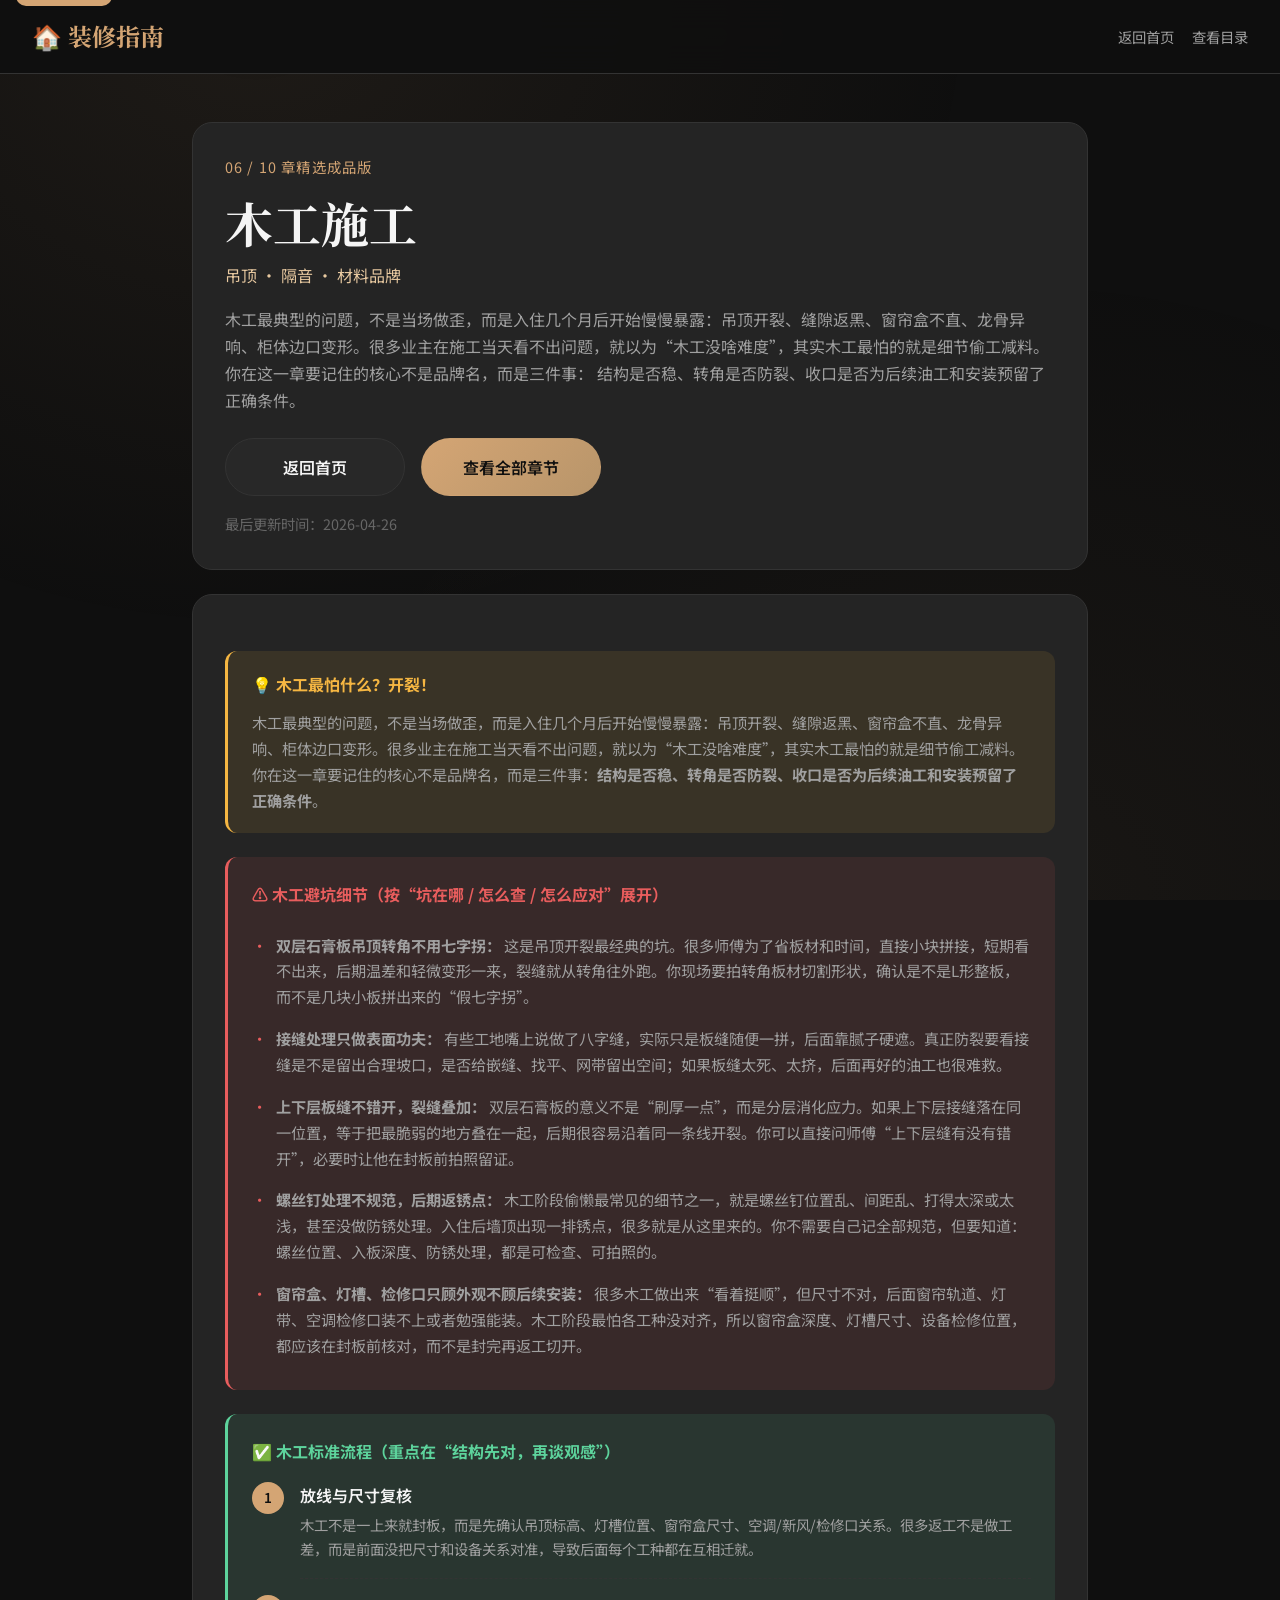
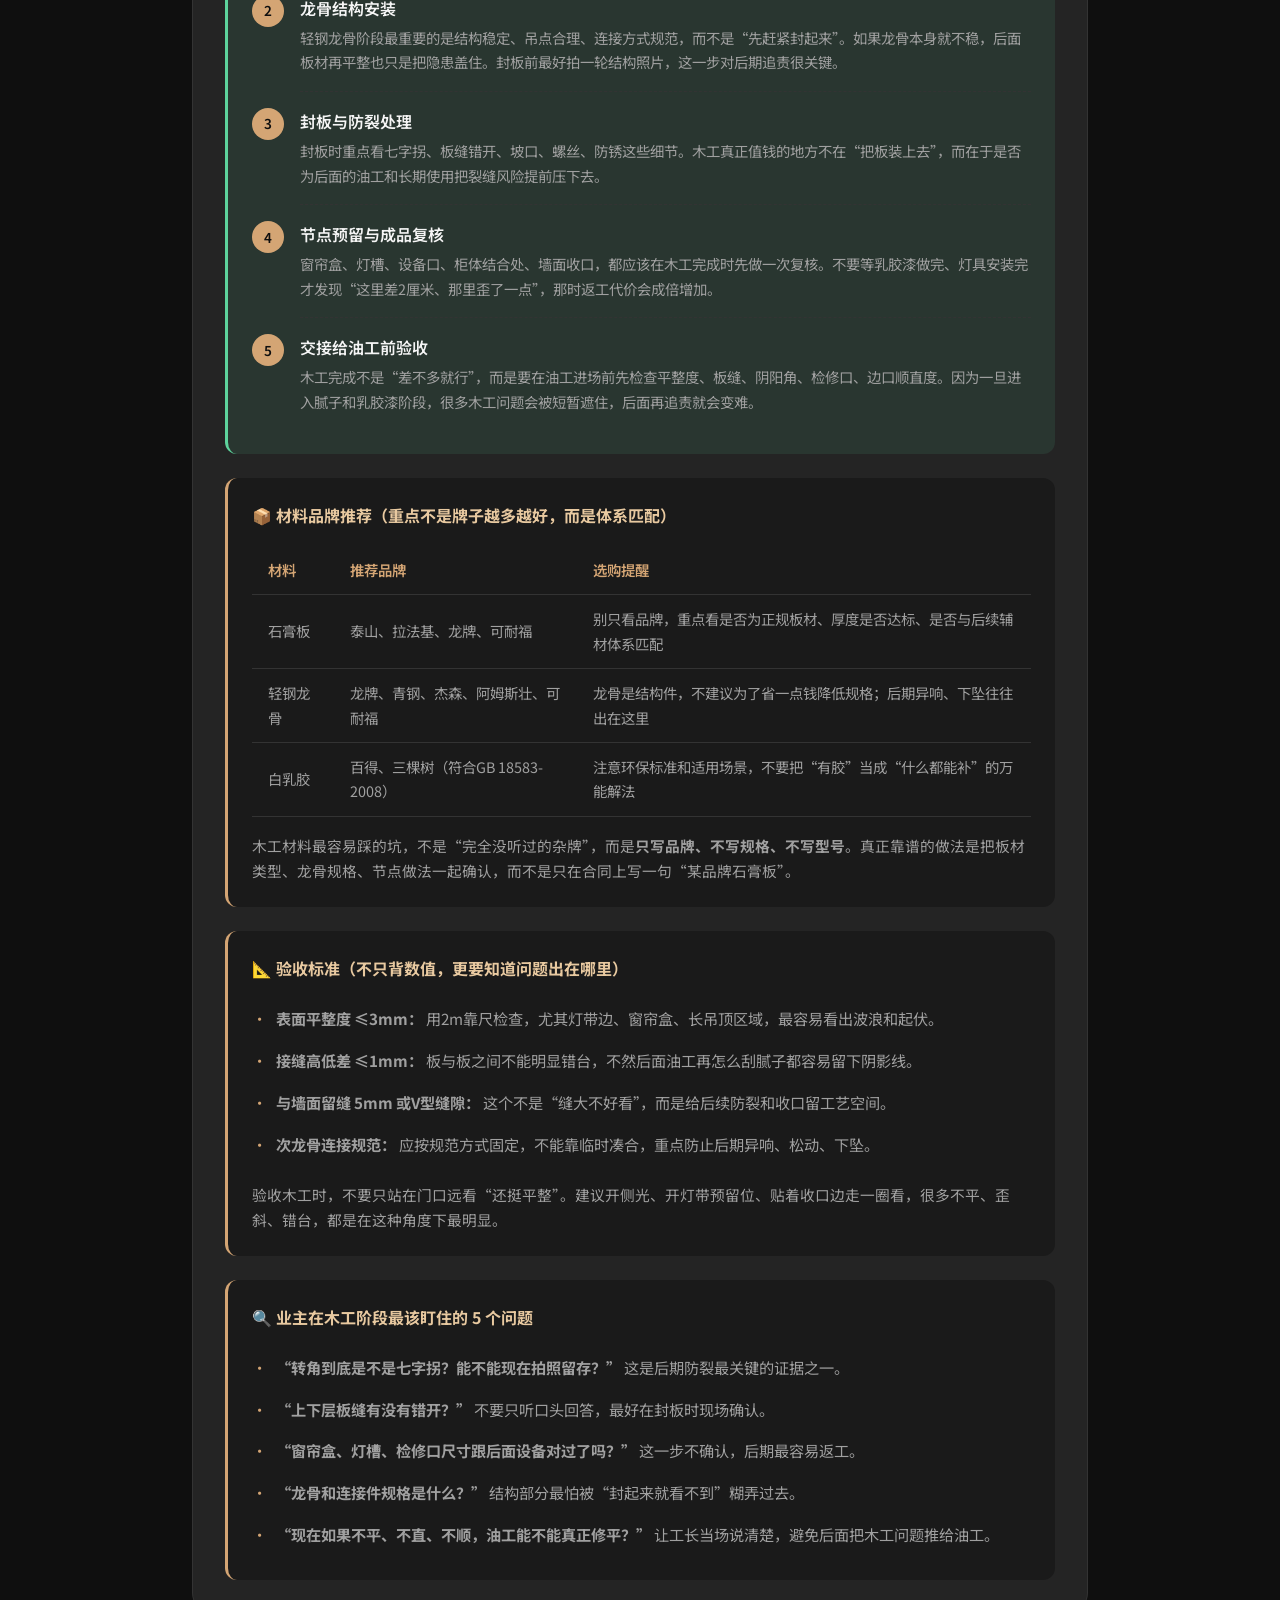
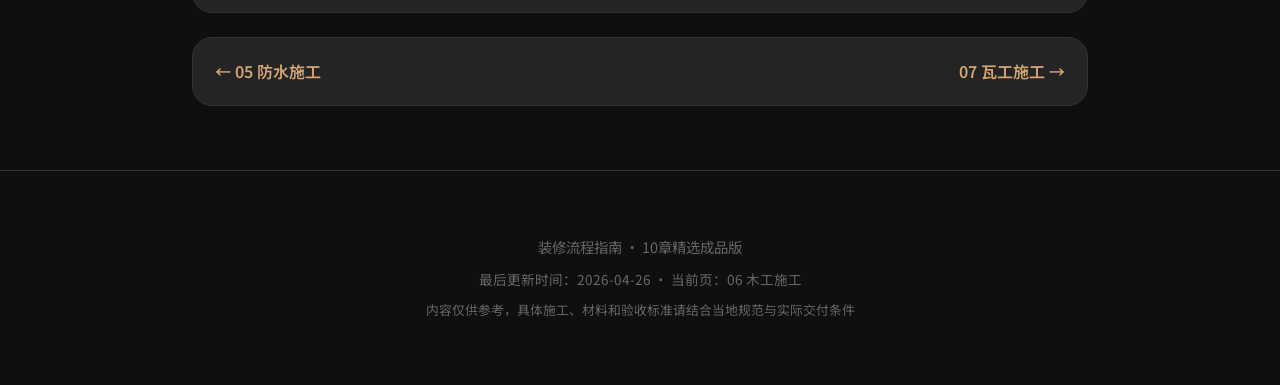
==== chapters/carpentry.html @ 0a683ea2 "refactor: split guide into navigation home and chapter pages" ====
<!DOCTYPE html>
<html lang="zh-CN">
<head>
    <meta charset="UTF-8">
    <meta name="viewport" content="width=device-width, initial-scale=1.0">
    <meta name="description" content="木工最典型的问题，不是当场做歪，而是入住几个月后开始慢慢暴露：吊顶开裂、缝隙返黑、窗帘盒不直、龙骨异响、柜体边口变形。很多业主在施工当天看不出问题，就以为“木工没啥难度”，其实木工最怕的就是细节偷工减料。你在这一章要记住的核心不是品牌名，而是三件事： 结构是否稳、转角是否防裂、收口是否为后续油工和安装预留了正确条件。">
    <title>木工施工 | 装修流程指南</title>
    <link rel="preconnect" href="https://fonts.googleapis.com">
    <link rel="preconnect" href="https://fonts.gstatic.com" crossorigin>
    <link href="https://fonts.googleapis.com/css2?family=Noto+Serif+SC:wght@400;600;700&family=Noto+Sans+SC:wght@300;400;500;600&display=swap" rel="stylesheet">
    <link rel="stylesheet" href="../styles.css">
</head>
<body class="chapter-page-body">
    <a href="#chapter-main" class="skip-link">跳到正文</a>
    <header class="header">
        <div class="header-content">
            <a href="../index.html" class="logo">🏠 装修指南</a>
            <ul class="nav-links nav-links-static">
                <li><a href="../index.html">返回首页</a></li>
                <li><a href="../index.html#guide-overview">查看目录</a></li>
            </ul>
        </div>
    </header>

    <main class="main-content chapter-page-main" id="chapter-main">
        <section class="chapter-page-hero">
            <div class="chapter-page-meta">06 / 10 章精选成品版</div>
            <h1>木工施工</h1>
            <p class="chapter-page-subtitle">吊顶 · 隔音 · 材料品牌</p>
            <p class="chapter-page-summary">木工最典型的问题，不是当场做歪，而是入住几个月后开始慢慢暴露：吊顶开裂、缝隙返黑、窗帘盒不直、龙骨异响、柜体边口变形。很多业主在施工当天看不出问题，就以为“木工没啥难度”，其实木工最怕的就是细节偷工减料。你在这一章要记住的核心不是品牌名，而是三件事： 结构是否稳、转角是否防裂、收口是否为后续油工和安装预留了正确条件。</p>
            <div class="chapter-page-actions">
                <a href="../index.html" class="btn btn-secondary">返回首页</a>
                <a href="../index.html#guide-overview" class="btn btn-primary">查看全部章节</a>
            </div>
            <p class="chapter-page-updated">最后更新时间：2026-04-26</p>
        </section>

        <article class="chapter-page-article">
            <div class="chapter-body">
<div class="tip-box">
                        <h4>💡 木工最怕什么？开裂！</h4>
                        <p>木工最典型的问题，不是当场做歪，而是入住几个月后开始慢慢暴露：吊顶开裂、缝隙返黑、窗帘盒不直、龙骨异响、柜体边口变形。很多业主在施工当天看不出问题，就以为“木工没啥难度”，其实木工最怕的就是细节偷工减料。你在这一章要记住的核心不是品牌名，而是三件事：<strong>结构是否稳、转角是否防裂、收口是否为后续油工和安装预留了正确条件</strong>。</p>
                    </div>
                    <div class="content-grid">
                        <div class="info-box warning-box">
                            <h4>⚠️ 木工避坑细节（按“坑在哪 / 怎么查 / 怎么应对”展开）</h4>
                            <ul>
                                <li><strong>双层石膏板吊顶转角不用七字拐：</strong> 这是吊顶开裂最经典的坑。很多师傅为了省板材和时间，直接小块拼接，短期看不出来，后期温差和轻微变形一来，裂缝就从转角往外跑。你现场要拍转角板材切割形状，确认是不是L形整板，而不是几块小板拼出来的“假七字拐”。</li>
                                <li><strong>接缝处理只做表面功夫：</strong> 有些工地嘴上说做了八字缝，实际只是板缝随便一拼，后面靠腻子硬遮。真正防裂要看接缝是不是留出合理坡口，是否给嵌缝、找平、网带留出空间；如果板缝太死、太挤，后面再好的油工也很难救。</li>
                                <li><strong>上下层板缝不错开，裂缝叠加：</strong> 双层石膏板的意义不是“刷厚一点”，而是分层消化应力。如果上下层接缝落在同一位置，等于把最脆弱的地方叠在一起，后期很容易沿着同一条线开裂。你可以直接问师傅“上下层缝有没有错开”，必要时让他在封板前拍照留证。</li>
                                <li><strong>螺丝钉处理不规范，后期返锈点：</strong> 木工阶段偷懒最常见的细节之一，就是螺丝钉位置乱、间距乱、打得太深或太浅，甚至没做防锈处理。入住后墙顶出现一排锈点，很多就是从这里来的。你不需要自己记全部规范，但要知道：螺丝位置、入板深度、防锈处理，都是可检查、可拍照的。</li>
                                <li><strong>窗帘盒、灯槽、检修口只顾外观不顾后续安装：</strong> 很多木工做出来“看着挺顺”，但尺寸不对，后面窗帘轨道、灯带、空调检修口装不上或者勉强能装。木工阶段最怕各工种没对齐，所以窗帘盒深度、灯槽尺寸、设备检修位置，都应该在封板前核对，而不是封完再返工切开。</li>
                            </ul>
                        </div>
                        <div class="info-box success-box">
                            <h4>✅ 木工标准流程（重点在“结构先对，再谈观感”）</h4>
                            <div class="flow-steps">
                                <div class="flow-step">
                                    <div class="step-number">1</div>
                                    <div class="step-content">
                                        <div class="step-title">放线与尺寸复核</div>
                                        <div class="step-desc">木工不是一上来就封板，而是先确认吊顶标高、灯槽位置、窗帘盒尺寸、空调/新风/检修口关系。很多返工不是做工差，而是前面没把尺寸和设备关系对准，导致后面每个工种都在互相迁就。</div>
                                    </div>
                                </div>
                                <div class="flow-step">
                                    <div class="step-number">2</div>
                                    <div class="step-content">
                                        <div class="step-title">龙骨结构安装</div>
                                        <div class="step-desc">轻钢龙骨阶段最重要的是结构稳定、吊点合理、连接方式规范，而不是“先赶紧封起来”。如果龙骨本身就不稳，后面板材再平整也只是把隐患盖住。封板前最好拍一轮结构照片，这一步对后期追责很关键。</div>
                                    </div>
                                </div>
                                <div class="flow-step">
                                    <div class="step-number">3</div>
                                    <div class="step-content">
                                        <div class="step-title">封板与防裂处理</div>
                                        <div class="step-desc">封板时重点看七字拐、板缝错开、坡口、螺丝、防锈这些细节。木工真正值钱的地方不在“把板装上去”，而在于是否为后面的油工和长期使用把裂缝风险提前压下去。</div>
                                    </div>
                                </div>
                                <div class="flow-step">
                                    <div class="step-number">4</div>
                                    <div class="step-content">
                                        <div class="step-title">节点预留与成品复核</div>
                                        <div class="step-desc">窗帘盒、灯槽、设备口、柜体结合处、墙面收口，都应该在木工完成时先做一次复核。不要等乳胶漆做完、灯具安装完才发现“这里差2厘米、那里歪了一点”，那时返工代价会成倍增加。</div>
                                    </div>
                                </div>
                                <div class="flow-step">
                                    <div class="step-number">5</div>
                                    <div class="step-content">
                                        <div class="step-title">交接给油工前验收</div>
                                        <div class="step-desc">木工完成不是“差不多就行”，而是要在油工进场前先检查平整度、板缝、阴阳角、检修口、边口顺直度。因为一旦进入腻子和乳胶漆阶段，很多木工问题会被短暂遮住，后面再追责就会变难。</div>
                                    </div>
                                </div>
                            </div>
                        </div>
                        <div class="info-box">
                            <h4>📦 材料品牌推荐（重点不是牌子越多越好，而是体系匹配）</h4>
                            <table class="material-table">
                                <tr>
                                    <th>材料</th>
                                    <th>推荐品牌</th>
                                    <th>选购提醒</th>
                                </tr>
                                <tr>
                                    <td>石膏板</td>
                                    <td>泰山、拉法基、龙牌、可耐福</td>
                                    <td>别只看品牌，重点看是否为正规板材、厚度是否达标、是否与后续辅材体系匹配</td>
                                </tr>
                                <tr>
                                    <td>轻钢龙骨</td>
                                    <td>龙牌、青钢、杰森、阿姆斯壮、可耐福</td>
                                    <td>龙骨是结构件，不建议为了省一点钱降低规格；后期异响、下坠往往出在这里</td>
                                </tr>
                                <tr>
                                    <td>白乳胶</td>
                                    <td>百得、三棵树（符合GB 18583-2008）</td>
                                    <td>注意环保标准和适用场景，不要把“有胶”当成“什么都能补”的万能解法</td>
                                </tr>
                            </table>
                            <p style="color:var(--text-secondary);font-size:0.92rem;margin-top:1rem;">木工材料最容易踩的坑，不是“完全没听过的杂牌”，而是<strong>只写品牌、不写规格、不写型号</strong>。真正靠谱的做法是把板材类型、龙骨规格、节点做法一起确认，而不是只在合同上写一句“某品牌石膏板”。</p>
                        </div>
                        <div class="info-box">
                            <h4>📐 验收标准（不只背数值，更要知道问题出在哪里）</h4>
                            <ul>
                                <li><strong>表面平整度 ≤3mm：</strong> 用2m靠尺检查，尤其灯带边、窗帘盒、长吊顶区域，最容易看出波浪和起伏。</li>
                                <li><strong>接缝高低差 ≤1mm：</strong> 板与板之间不能明显错台，不然后面油工再怎么刮腻子都容易留下阴影线。</li>
                                <li><strong>与墙面留缝 5mm 或V型缝隙：</strong> 这个不是“缝大不好看”，而是给后续防裂和收口留工艺空间。</li>
                                <li><strong>次龙骨连接规范：</strong> 应按规范方式固定，不能靠临时凑合，重点防止后期异响、松动、下坠。</li>
                            </ul>
                            <p style="color:var(--text-secondary);font-size:0.92rem;margin-top:1rem;">验收木工时，不要只站在门口远看“还挺平整”。建议开侧光、开灯带预留位、贴着收口边走一圈看，很多不平、歪斜、错台，都是在这种角度下最明显。</p>
                        </div>
                        <div class="info-box">
                            <h4>🔍 业主在木工阶段最该盯住的 5 个问题</h4>
                            <ul>
                                <li><strong>“转角到底是不是七字拐？能不能现在拍照留存？”</strong> 这是后期防裂最关键的证据之一。</li>
                                <li><strong>“上下层板缝有没有错开？”</strong> 不要只听口头回答，最好在封板时现场确认。</li>
                                <li><strong>“窗帘盒、灯槽、检修口尺寸跟后面设备对过了吗？”</strong> 这一步不确认，后期最容易返工。</li>
                                <li><strong>“龙骨和连接件规格是什么？”</strong> 结构部分最怕被“封起来就看不到”糊弄过去。</li>
                                <li><strong>“现在如果不平、不直、不顺，油工能不能真正修平？”</strong> 让工长当场说清楚，避免后面把木工问题推给油工。</li>
                            </ul>
                        </div>
                    </div>
            </div>
        </article>

        <nav class="chapter-page-nav" aria-label="章节翻页导航">
            <a class="chapter-nav-link" href="waterproofing.html">← 05 防水施工</a>
            <a class="chapter-nav-link" href="tiling.html">07 瓦工施工 →</a>
        </nav>
    </main>

    <footer class="footer">
        <p>装修流程指南 · 10章精选成品版</p>
        <p style="margin-top: 0.5rem; font-size: 0.85rem;">最后更新时间：2026-04-26 · 当前页：06 木工施工</p>
        <p style="margin-top: 0.5rem; font-size: 0.8rem;">内容仅供参考，具体施工、材料和验收标准请结合当地规范与实际交付条件</p>
    </footer>

    <script src="../script.js"></script>
</body>
</html>
---- styles.css ----
:root {
            --bg-primary: #0f0f0f;
            --bg-secondary: #1a1a1a;
            --bg-card: #242424;
            --text-primary: #f5f5f5;
            --text-secondary: #a0a0a0;
            --text-muted: #666;
            --accent: #d4a574;
            --accent-light: #e8c9a0;
            --accent-dark: #b8956a;
            --border: #333;
            --danger: #e85d5d;
            --success: #5dd39c;
            --warning: #f5b642;
        }

        * {
            margin: 0;
            padding: 0;
            box-sizing: border-box;
        }

        html {
            scroll-behavior: smooth;
            scroll-padding-top: 96px;
        }

        body {
            font-family: 'Noto Sans SC', sans-serif;
            background: var(--bg-primary);
            color: var(--text-primary);
            line-height: 1.7;
            min-height: 100vh;
        }

        /* 背景纹理 */
        body::before {
            content: '';
            position: fixed;
            top: 0;
            left: 0;
            width: 100%;
            height: 100%;
            background-image: 
                radial-gradient(ellipse at 20% 0%, rgba(212, 165, 116, 0.08) 0%, transparent 50%),
                radial-gradient(ellipse at 80% 100%, rgba(212, 165, 116, 0.05) 0%, transparent 50%);
            pointer-events: none;
            z-index: 0;
        }

        /* 顶部导航 */
        .header {
            position: fixed;
            top: 0;
            left: 0;
            right: 0;
            background: rgba(15, 15, 15, 0.95);
            backdrop-filter: blur(20px);
            border-bottom: 1px solid var(--border);
            z-index: 1000;
            padding: 1rem 2rem;
        }

        .header-content {
            max-width: 1400px;
            margin: 0 auto;
            display: flex;
            justify-content: space-between;
            align-items: center;
        }

        .logo {
            font-family: 'Noto Serif SC', serif;
            font-size: 1.5rem;
            font-weight: 700;
            color: var(--accent);
            text-decoration: none;
        }

        .nav-toggle {
            display: none;
            background: none;
            border: 1px solid var(--border);
            color: var(--text-primary);
            padding: 0.5rem 1rem;
            cursor: pointer;
            border-radius: 8px;
            font-size: 0.9rem;
        }

        .nav-links {
            display: flex;
            gap: 1.1rem;
            list-style: none;
            flex-wrap: wrap;
            justify-content: flex-end;
        }

        .nav-links a {
            color: var(--text-secondary);
            text-decoration: none;
            font-size: 0.9rem;
            transition: color 0.3s;
        }

        .nav-links a:hover {
            color: var(--accent);
        }

        .nav-toggle:focus-visible,
        .nav-links a:focus-visible,
        .chapter-header:focus-visible,
        .btn:focus-visible,
        .quick-start-card:focus-visible,
        .directory-card:focus-visible,
        .back-to-top:focus-visible,
        .skip-link:focus-visible {
            outline: 2px solid var(--accent);
            outline-offset: 3px;
        }

        .skip-link {
            position: absolute;
            left: 1rem;
            top: -40px;
            background: var(--accent);
            color: var(--bg-primary);
            padding: 0.6rem 1rem;
            border-radius: 10px;
            text-decoration: none;
            z-index: 1200;
            font-weight: 600;
        }

        .skip-link:focus {
            top: 1rem;
        }

        /* Hero区域 */
        .hero {
            position: relative;
            min-height: 100vh;
            display: flex;
            align-items: center;
            justify-content: center;
            padding: 6rem 2rem 4rem;
            overflow: hidden;
        }

        .hero-bg {
            position: absolute;
            top: 0;
            left: 0;
            width: 100%;
            height: 100%;
            background: 
                linear-gradient(180deg, transparent 0%, var(--bg-primary) 100%),
                url('data:image/svg+xml,<svg xmlns="http://www.w3.org/2000/svg" viewBox="0 0 100 100"><defs><pattern id="grid" width="10" height="10" patternUnits="userSpaceOnUse"><path d="M 10 0 L 0 0 0 10" fill="none" stroke="rgba(212,165,116,0.05)" stroke-width="0.5"/></pattern></defs><rect width="100" height="100" fill="url(%23grid)"/></svg>');
            opacity: 0.5;
        }

        .hero-content {
            position: relative;
            text-align: center;
            max-width: 900px;
            z-index: 1;
        }

        .hero-badge {
            display: inline-block;
            padding: 0.5rem 1.5rem;
            background: rgba(212, 165, 116, 0.1);
            border: 1px solid rgba(212, 165, 116, 0.3);
            border-radius: 50px;
            font-size: 0.85rem;
            color: var(--accent);
            margin-bottom: 2rem;
            letter-spacing: 0.1em;
        }

        .hero h1 {
            font-family: 'Noto Serif SC', serif;
            font-size: clamp(2.5rem, 8vw, 5rem);
            font-weight: 700;
            line-height: 1.2;
            margin-bottom: 1.5rem;
            background: linear-gradient(135deg, var(--text-primary) 0%, var(--accent-light) 100%);
            -webkit-background-clip: text;
            -webkit-text-fill-color: transparent;
            background-clip: text;
        }

        .hero p {
            font-size: 1.2rem;
            color: var(--text-secondary);
            max-width: 600px;
            margin: 0 auto 3rem;
        }

        .hero-stats {
            display: flex;
            justify-content: center;
            gap: 4rem;
            margin-top: 3rem;
            flex-wrap: wrap;
        }

        .stat-item {
            text-align: center;
        }

        .stat-number {
            font-family: 'Noto Serif SC', serif;
            font-size: 3rem;
            font-weight: 700;
            color: var(--accent);
            display: block;
        }

        .stat-label {
            font-size: 0.9rem;
            color: var(--text-secondary);
        }

        .scroll-indicator {
            position: absolute;
            bottom: 2rem;
            left: 50%;
            transform: translateX(-50%);
            display: flex;
            flex-direction: column;
            align-items: center;
            gap: 0.5rem;
            color: var(--text-muted);
            font-size: 0.8rem;
            animation: bounce 2s infinite;
        }

        .hero-actions {
            display: flex;
            justify-content: center;
            gap: 1rem;
            flex-wrap: wrap;
            margin-top: 2.5rem;
        }

        .btn {
            display: inline-flex;
            align-items: center;
            justify-content: center;
            min-width: 180px;
            padding: 0.9rem 1.4rem;
            border-radius: 999px;
            border: 1px solid var(--border);
            text-decoration: none;
            font-weight: 600;
            transition: all 0.3s ease;
        }

        .btn-primary {
            background: linear-gradient(135deg, var(--accent) 0%, var(--accent-dark) 100%);
            color: var(--bg-primary);
            border-color: transparent;
        }

        .btn-secondary {
            color: var(--text-primary);
            background: rgba(255, 255, 255, 0.02);
        }

        .btn:hover {
            transform: translateY(-2px);
            box-shadow: 0 12px 30px rgba(0, 0, 0, 0.25);
        }

        .guide-overview {
            position: relative;
            z-index: 1;
            margin-top: -1rem;
            margin-bottom: 1rem;
        }

        .section-heading {
            margin-bottom: 1.5rem;
        }

        .section-heading h2 {
            font-family: 'Noto Serif SC', serif;
            font-size: clamp(1.8rem, 3vw, 2.6rem);
            margin-bottom: 0.75rem;
        }

        .section-heading p {
            color: var(--text-secondary);
            max-width: 760px;
        }

        .section-eyebrow {
            display: inline-block;
            color: var(--accent);
            letter-spacing: 0.08em;
            font-size: 0.85rem;
            text-transform: uppercase;
            margin-bottom: 0.6rem;
        }

        .section-heading-compact {
            margin-top: 2.5rem;
        }

        .quick-start-grid,
        .directory-grid {
            display: grid;
            gap: 1rem;
        }

        .quick-start-grid {
            grid-template-columns: repeat(auto-fit, minmax(240px, 1fr));
        }

        .directory-grid {
            grid-template-columns: repeat(auto-fit, minmax(220px, 1fr));
        }

        .quick-start-card,
        .directory-card {
            display: block;
            text-decoration: none;
            background: var(--bg-card);
            border: 1px solid var(--border);
            border-radius: 16px;
            padding: 1.15rem 1.2rem;
            transition: all 0.3s ease;
        }

        .quick-start-card:hover,
        .directory-card:hover {
            border-color: rgba(212, 165, 116, 0.45);
            transform: translateY(-3px);
            box-shadow: 0 16px 36px rgba(0, 0, 0, 0.22);
        }

        .quick-start-card strong,
        .directory-card strong {
            display: block;
            color: var(--text-primary);
            margin-bottom: 0.45rem;
            font-size: 1rem;
        }

        .quick-start-card span,
        .directory-card span {
            color: var(--text-secondary);
            font-size: 0.92rem;
        }

        .directory-card .directory-index {
            display: inline-flex;
            align-items: center;
            justify-content: center;
            width: 40px;
            height: 40px;
            border-radius: 12px;
            background: rgba(212, 165, 116, 0.12);
            color: var(--accent);
            font-family: 'Noto Serif SC', serif;
            font-weight: 700;
            margin-bottom: 0.85rem;
        }

        .summary-card {
            height: 100%;
            display: flex;
            flex-direction: column;
            gap: 0.6rem;
        }

        .directory-summary {
            color: var(--text-secondary);
            font-size: 0.92rem;
            line-height: 1.75;
            margin-top: 0.35rem;
            display: -webkit-box;
            -webkit-line-clamp: 5;
            -webkit-box-orient: vertical;
            overflow: hidden;
        }

        .directory-cta {
            display: inline-flex;
            margin-top: auto;
            color: var(--accent) !important;
            font-weight: 600;
        }

        @keyframes bounce {
            0%, 100% { transform: translateX(-50%) translateY(0); }
            50% { transform: translateX(-50%) translateY(10px); }
        }

        /* 主内容区 */
        .main-content {
            position: relative;
            z-index: 1;
            max-width: 1400px;
            margin: 0 auto;
            padding: 2rem;
        }

        .homepage-chapter-directory {
            padding-top: 1rem;
            padding-bottom: 4rem;
        }

        .homepage-summary-grid {
            align-items: stretch;
        }

        /* 章节卡片 */
        .chapter-card {
            background: var(--bg-card);
            border: 1px solid var(--border);
            border-radius: 16px;
            margin-bottom: 2rem;
            overflow: hidden;
            transition: all 0.4s ease;
        }

        .chapter-card:hover {
            border-color: rgba(212, 165, 116, 0.3);
            box-shadow: 0 20px 60px rgba(0, 0, 0, 0.3);
        }

        .chapter-header {
            width: 100%;
            padding: 2rem;
            display: flex;
            align-items: center;
            gap: 1.5rem;
            cursor: pointer;
            user-select: none;
            border: none;
            border-bottom: 1px solid transparent;
            background: transparent;
            color: inherit;
            text-align: left;
            transition: all 0.3s;
        }

        .chapter-header:hover {
            background: rgba(212, 165, 116, 0.02);
        }

        .chapter-card.active .chapter-header {
            border-bottom-color: var(--border);
        }

        .chapter-number {
            width: 60px;
            height: 60px;
            background: linear-gradient(135deg, var(--accent) 0%, var(--accent-dark) 100%);
            border-radius: 12px;
            display: flex;
            align-items: center;
            justify-content: center;
            font-family: 'Noto Serif SC', serif;
            font-size: 1.5rem;
            font-weight: 700;
            color: var(--bg-primary);
            flex-shrink: 0;
        }

        .chapter-title-group {
            flex: 1;
        }

        .chapter-title {
            font-family: 'Noto Serif SC', serif;
            font-size: 1.5rem;
            font-weight: 600;
            margin-bottom: 0.25rem;
        }

        .chapter-subtitle {
            color: var(--text-muted);
            font-size: 0.9rem;
        }

        .chapter-toggle {
            width: 40px;
            height: 40px;
            border-radius: 50%;
            background: rgba(212, 165, 116, 0.1);
            display: flex;
            align-items: center;
            justify-content: center;
            transition: all 0.3s;
        }

        .chapter-toggle svg {
            width: 20px;
            height: 20px;
            color: var(--accent);
            transition: transform 0.3s;
        }

        .chapter-card.active .chapter-toggle svg {
            transform: rotate(180deg);
        }

        .chapter-content {
            max-height: 0;
            overflow: hidden;
            transition: max-height 0.5s ease;
        }

        .chapter-card.active .chapter-content {
            max-height: 10000px;
        }

        .chapter-body {
            padding: 2rem;
        }

        /* 内容网格 */
        .content-grid {
            display: grid;
            gap: 1.5rem;
        }

        .info-box {
            background: var(--bg-secondary);
            border-radius: 12px;
            padding: 1.5rem;
            border-left: 3px solid var(--accent);
        }

        .info-box h4 {
            font-size: 1rem;
            margin-bottom: 1rem;
            color: var(--accent-light);
            display: flex;
            align-items: center;
            gap: 0.5rem;
        }

        .info-box ul {
            list-style: none;
        }

        .info-box li {
            padding: 0.5rem 0;
            padding-left: 1.5rem;
            position: relative;
            color: var(--text-secondary);
            font-size: 0.95rem;
        }

        .info-box li::before {
            content: '•';
            position: absolute;
            left: 0;
            color: var(--accent);
        }

        /* 警告框 */
        .warning-box {
            background: rgba(232, 93, 93, 0.1);
            border-left-color: var(--danger);
        }

        .warning-box h4 {
            color: var(--danger);
        }

        .warning-box li::before {
            color: var(--danger);
        }

        .success-box {
            background: rgba(93, 211, 156, 0.1);
            border-left-color: var(--success);
        }

        .success-box h4 {
            color: var(--success);
        }

        .success-box li::before {
            color: var(--success);
        }

        /* 套路卡片 */
        .trap-grid {
            display: grid;
            grid-template-columns: repeat(auto-fill, minmax(320px, 1fr));
            gap: 1rem;
        }

        .trap-card {
            background: var(--bg-secondary);
            border-radius: 10px;
            padding: 1rem 1.25rem;
            border: 1px solid var(--border);
            transition: all 0.3s;
        }

        .trap-card:hover {
            border-color: var(--danger);
            background: rgba(232, 93, 93, 0.05);
        }

        .trap-title {
            font-weight: 600;
            color: var(--danger);
            margin-bottom: 0.5rem;
            font-size: 0.95rem;
        }

        .trap-desc {
            font-size: 0.85rem;
            color: var(--text-secondary);
            line-height: 1.6;
        }

        .trap-detail {
            font-size: 0.82rem;
            color: var(--text);
            line-height: 1.65;
            margin-top: 0.5rem;
            padding-top: 0.5rem;
            border-top: 1px solid var(--border);
        }
        .trap-detail strong {
            color: var(--accent);
        }
        .trap-detail .how-fake { color: var(--danger); }
        .trap-detail .how-beat { color: var(--success); }

        /* 流程图 */
        .flow-steps {
            display: flex;
            flex-direction: column;
            gap: 1rem;
        }

        .flow-step {
            display: flex;
            align-items: flex-start;
            gap: 1rem;
        }

        .step-number {
            width: 32px;
            height: 32px;
            background: var(--accent);
            border-radius: 50%;
            display: flex;
            align-items: center;
            justify-content: center;
            font-weight: 600;
            font-size: 0.85rem;
            color: var(--bg-primary);
            flex-shrink: 0;
        }

        .step-content {
            flex: 1;
            padding-bottom: 1rem;
            border-bottom: 1px dashed var(--border);
        }

        .flow-step:last-child .step-content {
            border-bottom: none;
        }

        .step-title {
            font-weight: 600;
            margin-bottom: 0.25rem;
        }

        .step-desc {
            font-size: 0.9rem;
            color: var(--text-secondary);
        }

        /* 材料表格 */
        .material-table {
            width: 100%;
            border-collapse: collapse;
            margin-top: 1rem;
        }

        .material-table th,
        .material-table td {
            padding: 0.75rem 1rem;
            text-align: left;
            border-bottom: 1px solid var(--border);
        }

        .material-table th {
            background: var(--bg-secondary);
            font-weight: 600;
            color: var(--accent);
            font-size: 0.9rem;
        }

        .material-table td {
            font-size: 0.9rem;
            color: var(--text-secondary);
        }

        .material-table tr:hover td {
            background: rgba(212, 165, 116, 0.02);
        }

        /* 章节配图 */
        .chapter-image {
            width: 100%;
            height: 240px;
            object-fit: cover;
            border-radius: 12px;
            margin-bottom: 1.5rem;
            opacity: 0.85;
            transition: opacity 0.3s;
        }

        .chapter-image:hover {
            opacity: 1;
        }

        .image-row {
            display: grid;
            grid-template-columns: repeat(auto-fill, minmax(200px, 1fr));
            gap: 1rem;
            margin: 1.5rem 0;
        }

        .image-row img {
            width: 100%;
            height: 160px;
            object-fit: cover;
            border-radius: 10px;
            opacity: 0.85;
            transition: all 0.3s;
            cursor: pointer;
        }

        .image-row img:hover {
            opacity: 1;
            transform: scale(1.02);
        }

        .image-caption {
            text-align: center;
            font-size: 0.8rem;
            color: var(--text-muted);
            margin-top: 0.5rem;
        }

        /* 图文混排 */
        .text-image-block {
            display: flex;
            gap: 1.5rem;
            align-items: flex-start;
            margin: 1.5rem 0;
        }

        .text-image-block img {
            width: 280px;
            height: 200px;
            object-fit: cover;
            border-radius: 10px;
            flex-shrink: 0;
            opacity: 0.85;
            transition: opacity 0.3s;
        }

        .text-image-block img:hover {
            opacity: 1;
        }

        .text-image-block .text-side {
            flex: 1;
        }

        /* 知识提示框 */
        .tip-box {
            background: rgba(245, 182, 66, 0.1);
            border-left: 3px solid var(--warning);
            border-radius: 12px;
            padding: 1.25rem 1.5rem;
            margin: 1.5rem 0;
        }

        .tip-box h4 {
            color: var(--warning);
            font-size: 1rem;
            margin-bottom: 0.75rem;
            display: flex;
            align-items: center;
            gap: 0.5rem;
        }

        .tip-box p, .tip-box ul {
            color: var(--text-secondary);
            font-size: 0.95rem;
            line-height: 1.7;
        }

        /* 对比示意图 */
        .vs-container {
            display: grid;
            grid-template-columns: 1fr auto 1fr;
            gap: 1rem;
            margin: 1.5rem 0;
            align-items: center;
        }

        .vs-side {
            background: var(--bg-secondary);
            border-radius: 12px;
            padding: 1.5rem;
            text-align: center;
        }

        .vs-side h5 {
            font-size: 1.1rem;
            margin-bottom: 0.75rem;
        }

        .vs-divider {
            font-family: 'Noto Serif SC', serif;
            font-size: 1.5rem;
            font-weight: 700;
            color: var(--accent);
        }

        @media (max-width: 768px) {
            .text-image-block {
                flex-direction: column;
            }
            .text-image-block img {
                width: 100%;
                height: 180px;
            }
            .vs-container {
                grid-template-columns: 1fr;
            }
            .vs-divider {
                text-align: center;
            }
            .image-row {
                grid-template-columns: 1fr 1fr;
            }
            .image-row img {
                height: 120px;
            }
        }

        /* 返回顶部 */
        .back-to-top {
            position: fixed;
            bottom: 2rem;
            right: 2rem;
            width: 50px;
            height: 50px;
            background: var(--accent);
            border-radius: 50%;
            display: flex;
            align-items: center;
            justify-content: center;
            cursor: pointer;
            opacity: 0;
            visibility: hidden;
            transition: all 0.3s;
            z-index: 999;
            box-shadow: 0 4px 20px rgba(212, 165, 116, 0.3);
        }

        .back-to-top.visible {
            opacity: 1;
            visibility: visible;
        }

        .back-to-top:hover {
            transform: translateY(-3px);
        }

        .back-to-top svg {
            width: 24px;
            height: 24px;
            color: var(--bg-primary);
        }

        /* Footer */
        .footer {
            text-align: center;
            padding: 4rem 2rem;
            border-top: 1px solid var(--border);
            color: var(--text-muted);
            font-size: 0.9rem;
        }

        .nav-links-static {
            display: flex;
        }

        .chapter-page-body .header {
            position: sticky;
        }

        .chapter-page-main {
            max-width: 960px;
            padding-top: 3rem;
            padding-bottom: 4rem;
        }

        .chapter-page-hero,
        .chapter-page-article,
        .chapter-page-nav {
            background: var(--bg-card);
            border: 1px solid var(--border);
            border-radius: 20px;
        }

        .chapter-page-hero {
            padding: 2rem;
            margin-bottom: 1.5rem;
        }

        .chapter-page-meta {
            color: var(--accent);
            font-size: 0.9rem;
            letter-spacing: 0.08em;
            margin-bottom: 0.9rem;
        }

        .chapter-page-hero h1 {
            font-family: 'Noto Serif SC', serif;
            font-size: clamp(2rem, 5vw, 3rem);
            line-height: 1.2;
            margin-bottom: 0.7rem;
        }

        .chapter-page-subtitle {
            color: var(--accent-light);
            font-size: 1rem;
            margin-bottom: 1rem;
        }

        .chapter-page-summary {
            color: var(--text-secondary);
            font-size: 1rem;
            margin-bottom: 1.5rem;
        }

        .chapter-page-actions {
            display: flex;
            gap: 1rem;
            flex-wrap: wrap;
            margin-bottom: 1rem;
        }

        .chapter-page-updated {
            color: var(--text-muted);
            font-size: 0.9rem;
            margin: 0;
        }

        .chapter-page-article {
            overflow: hidden;
            margin-bottom: 1.5rem;
        }

        .chapter-page-nav {
            display: flex;
            justify-content: space-between;
            gap: 1rem;
            padding: 1.25rem 1.4rem;
            align-items: center;
        }

        .chapter-nav-link {
            color: var(--accent);
            text-decoration: none;
            font-weight: 600;
        }

        .chapter-nav-link.disabled {
            color: var(--text-muted);
        }

        /* 响应式 */
        @media (max-width: 768px) {
            .header {
                padding: 1rem;
            }

            .nav-toggle {
                display: block;
            }

            .nav-links {
                display: none;
                position: absolute;
                top: 100%;
                left: 0;
                right: 0;
                background: var(--bg-secondary);
                flex-direction: column;
                padding: 1rem;
                gap: 1rem;
                border-bottom: 1px solid var(--border);
            }

            .nav-links.active {
                display: flex;
            }

            .nav-links-static {
                position: static;
                display: flex;
                flex-direction: row;
                padding: 0;
                background: transparent;
                border-bottom: none;
                gap: 0.75rem;
            }

            .hero {
                min-height: auto;
                padding-top: 7rem;
                padding-bottom: 3rem;
            }

            .hero-actions {
                flex-direction: column;
                align-items: stretch;
            }

            .btn {
                min-width: 0;
                width: 100%;
            }

            .guide-overview {
                margin-top: 0;
            }

            .hero-stats {
                gap: 2rem;
            }

            .stat-number {
                font-size: 2rem;
            }

            .chapter-header {
                padding: 1.5rem;
            }

            .chapter-number {
                width: 48px;
                height: 48px;
                font-size: 1.2rem;
            }

            .chapter-title {
                font-size: 1.2rem;
            }

            .chapter-body {
                padding: 1.5rem;
            }

            .trap-grid {
                grid-template-columns: 1fr;
            }

            .chapter-page-main {
                padding-top: 1.5rem;
            }

            .chapter-page-hero,
            .chapter-page-nav {
                padding: 1.25rem;
            }

            .chapter-page-actions {
                flex-direction: column;
            }

            .chapter-page-nav {
                flex-direction: column;
                align-items: flex-start;
            }
        }

        /* 动画 */
        .fade-in {
            opacity: 0;
            transform: translateY(20px);
            animation: fadeIn 0.6s ease forwards;
        }

        @keyframes fadeIn {
            to {
                opacity: 1;
                transform: translateY(0);
            }
        }

        .chapter-card:nth-child(1) { animation-delay: 0.1s; }
        .chapter-card:nth-child(2) { animation-delay: 0.15s; }
        .chapter-card:nth-child(3) { animation-delay: 0.2s; }
        .chapter-card:nth-child(4) { animation-delay: 0.25s; }
        .chapter-card:nth-child(5) { animation-delay: 0.3s; }
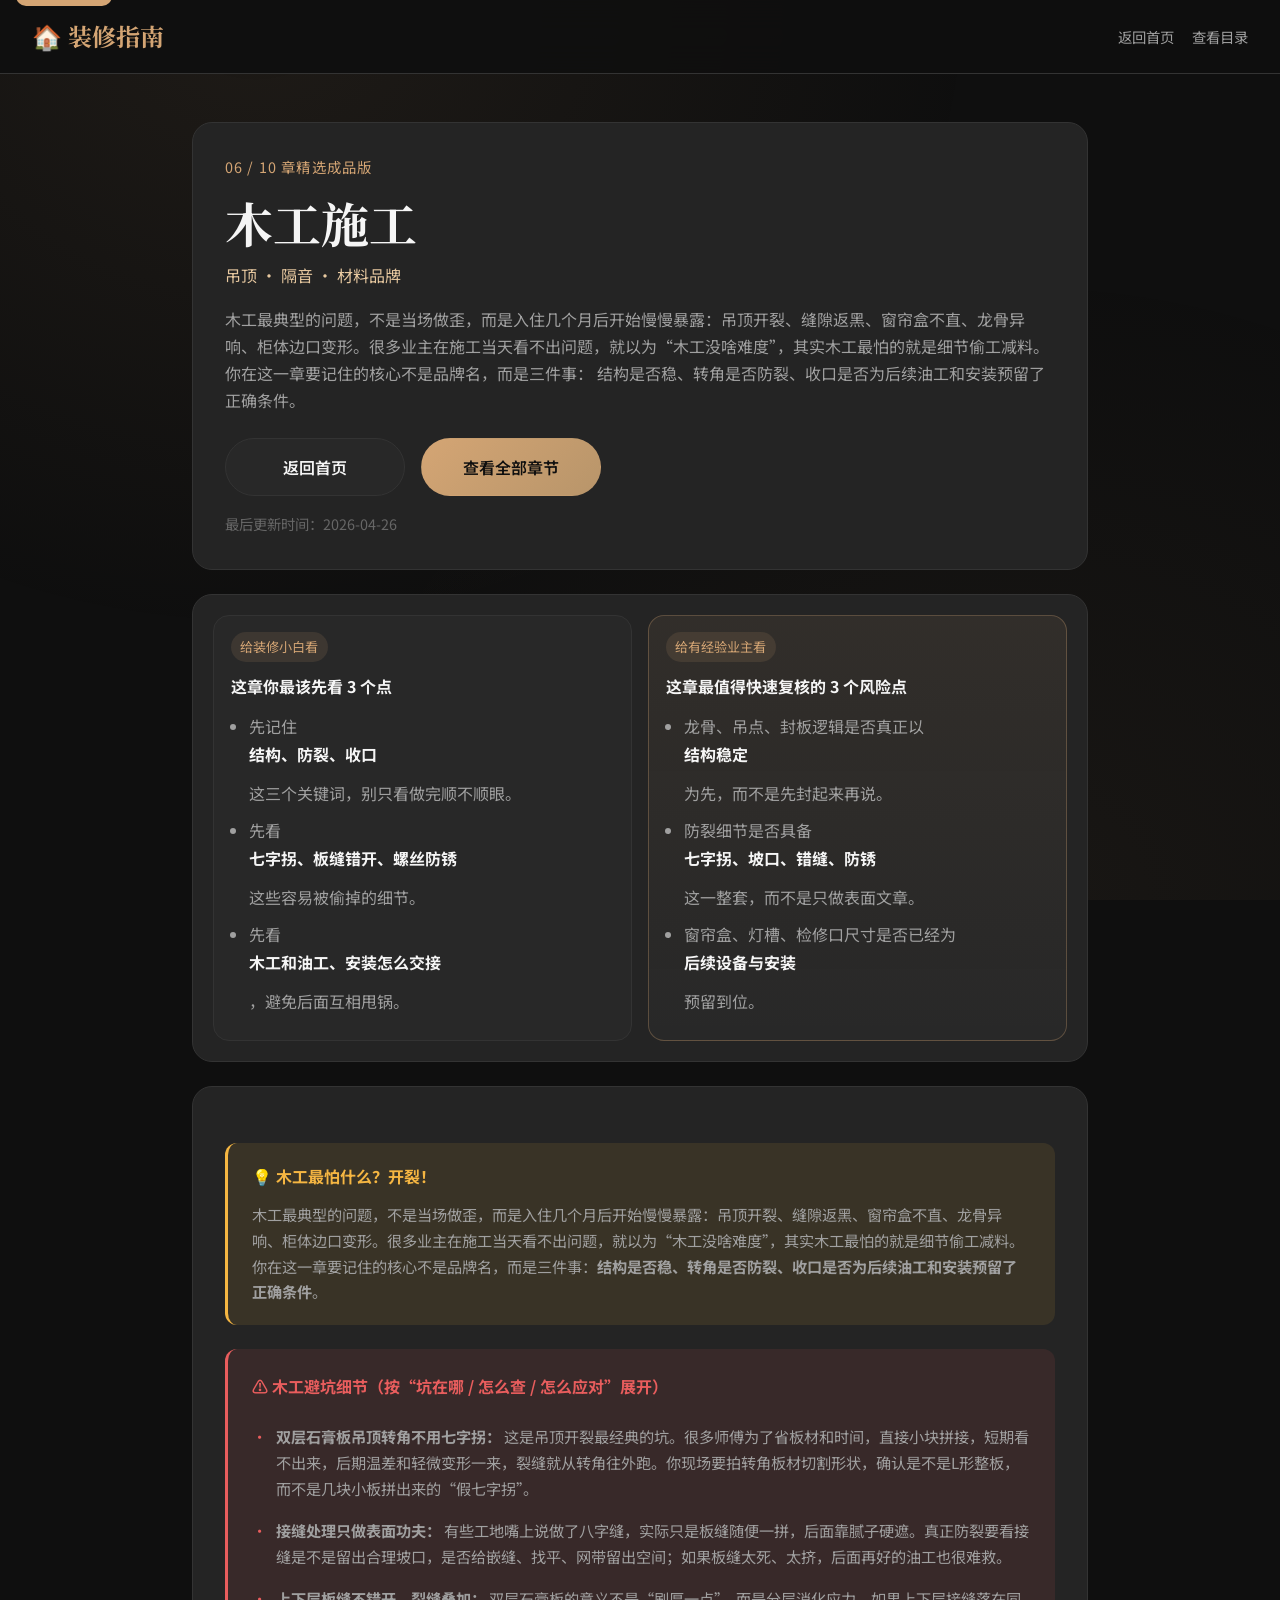
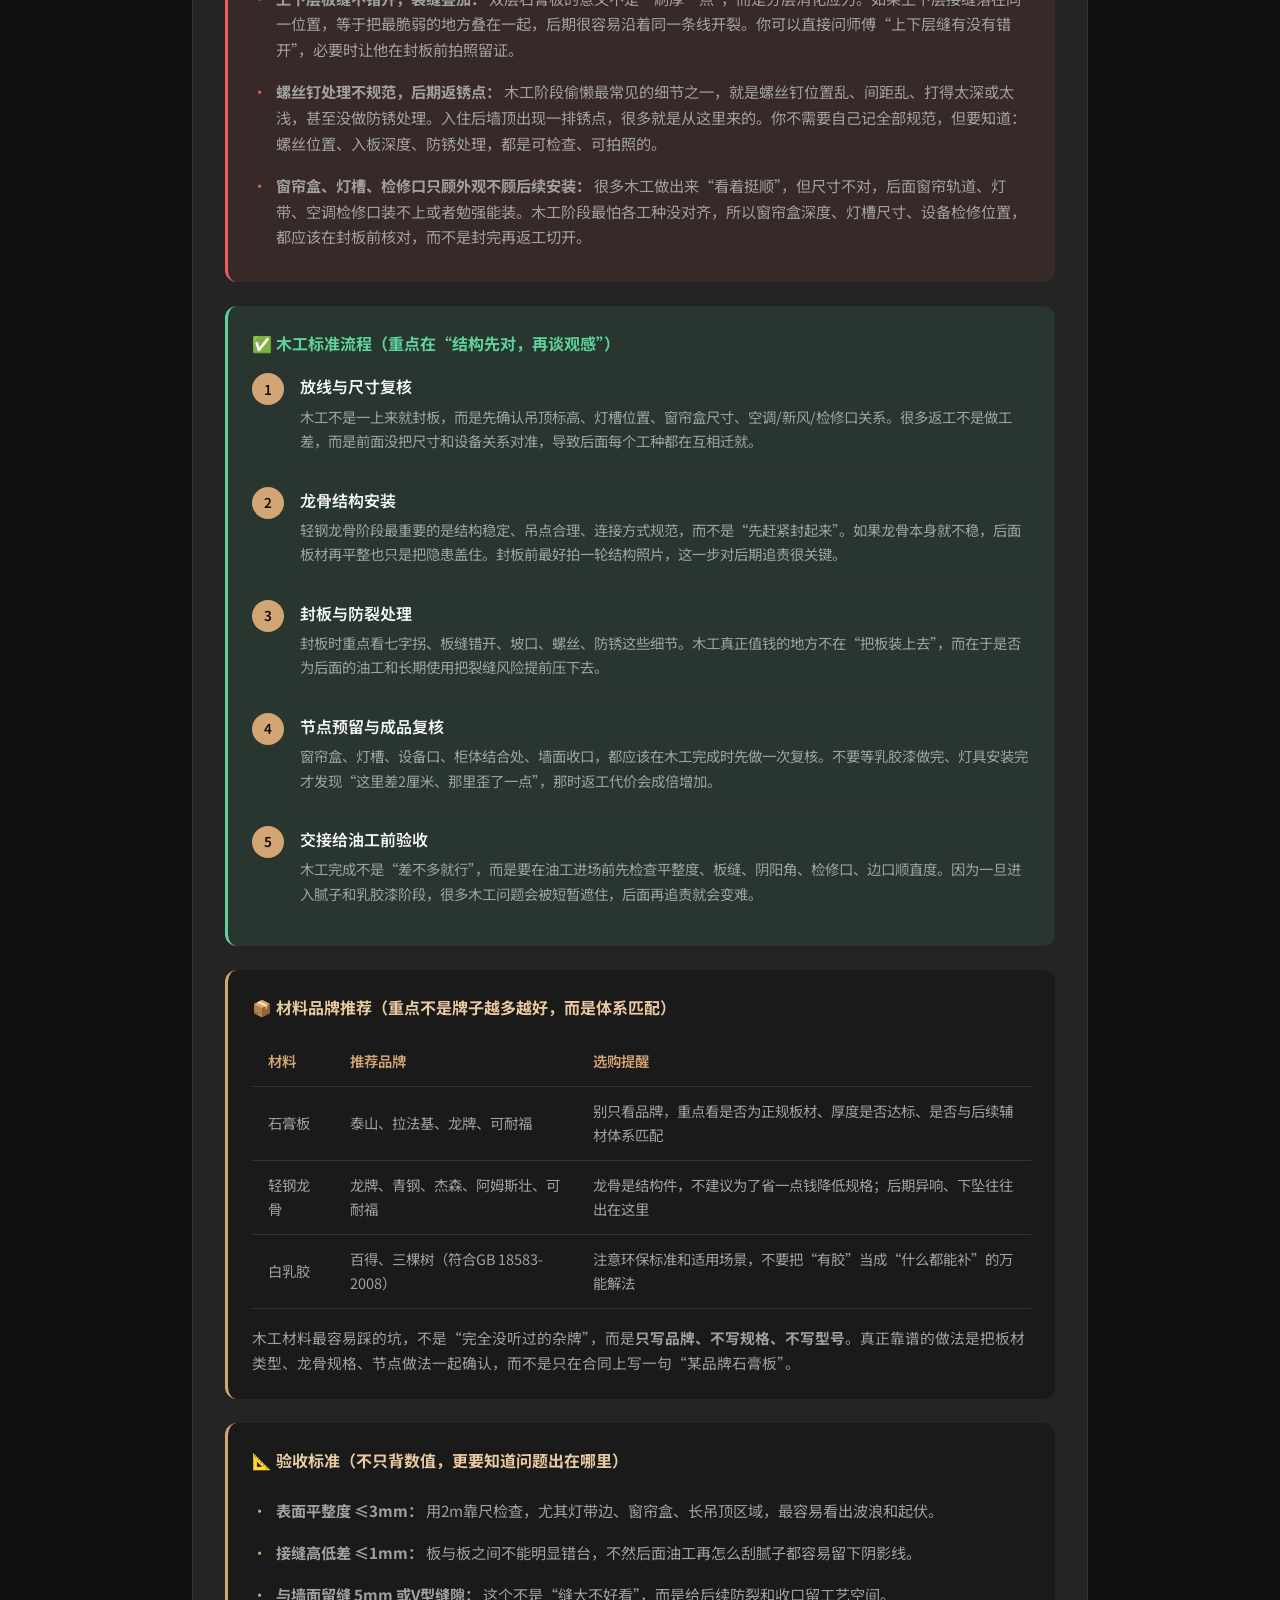
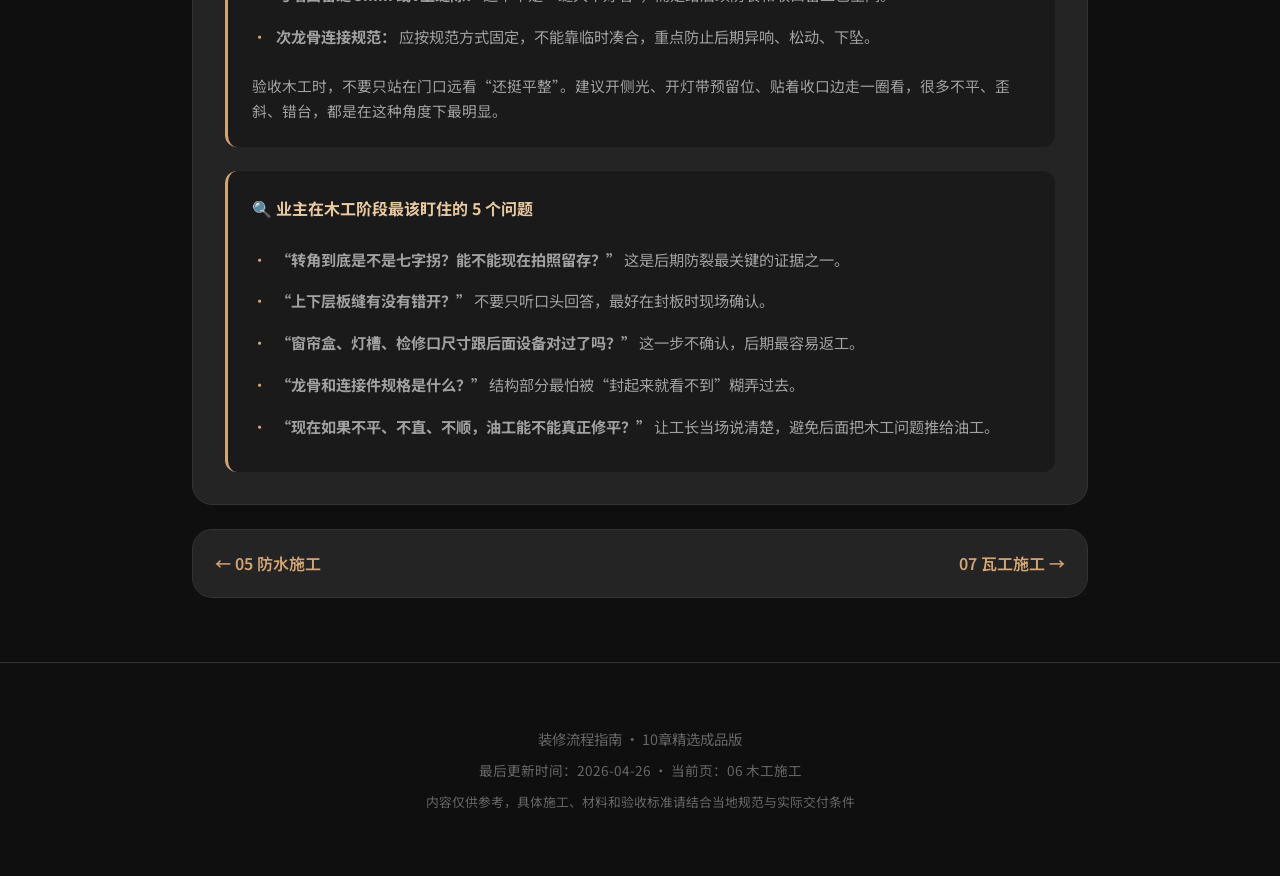
==== commit a1fdde56: "feat: add dual-audience guides across all chapters" ====
--- a/chapters/carpentry.html
+++ b/chapters/carpentry.html
@@ -4,6 +4,19 @@
     <meta charset="UTF-8">
     <meta name="viewport" content="width=device-width, initial-scale=1.0">
     <meta name="description" content="木工最典型的问题，不是当场做歪，而是入住几个月后开始慢慢暴露：吊顶开裂、缝隙返黑、窗帘盒不直、龙骨异响、柜体边口变形。很多业主在施工当天看不出问题，就以为“木工没啥难度”，其实木工最怕的就是细节偷工减料。你在这一章要记住的核心不是品牌名，而是三件事： 结构是否稳、转角是否防裂、收口是否为后续油工和安装预留了正确条件。">
+    <meta name="theme-color" content="#0f0f0f">
+    <link rel="canonical" href="https://jonceli.github.io/renovation-guide/chapters/carpentry.html">
+    <link rel="prev" href="https://jonceli.github.io/renovation-guide/chapters/waterproofing.html">
+    <link rel="next" href="https://jonceli.github.io/renovation-guide/chapters/tiling.html">
+    <meta property="og:type" content="article">
+    <meta property="og:title" content="木工施工 | 装修流程指南">
+    <meta property="og:description" content="木工最典型的问题，不是当场做歪，而是入住几个月后开始慢慢暴露：吊顶开裂、缝隙返黑、窗帘盒不直、龙骨异响、柜体边口变形。很多业主在施工当天看不出问题，就以为“木工没啥难度”，其实木工最怕的就是细节偷工减料。你在这一章要记住的核心不是品牌名，而是三件事： 结构是否稳、转角是否防裂、收口是否为后续油工和安装预留了正确条件。">
+    <meta property="og:url" content="https://jonceli.github.io/renovation-guide/chapters/carpentry.html">
+    <meta property="og:image" content="https://images.unsplash.com/photo-1505693416388-ac5ce068fe85?auto=format&fit=crop&w=1200&h=630&q=80">
+    <meta name="twitter:card" content="summary_large_image">
+    <meta name="twitter:title" content="木工施工 | 装修流程指南">
+    <meta name="twitter:description" content="木工最典型的问题，不是当场做歪，而是入住几个月后开始慢慢暴露：吊顶开裂、缝隙返黑、窗帘盒不直、龙骨异响、柜体边口变形。很多业主在施工当天看不出问题，就以为“木工没啥难度”，其实木工最怕的就是细节偷工减料。你在这一章要记住的核心不是品牌名，而是三件事： 结构是否稳、转角是否防裂、收口是否为后续油工和安装预留了正确条件。">
+    <meta name="twitter:image" content="https://images.unsplash.com/photo-1505693416388-ac5ce068fe85?auto=format&fit=crop&w=1200&h=630&q=80">
     <title>木工施工 | 装修流程指南</title>
     <link rel="preconnect" href="https://fonts.googleapis.com">
     <link rel="preconnect" href="https://fonts.gstatic.com" crossorigin>
@@ -33,6 +46,27 @@
                 <a href="../index.html#guide-overview" class="btn btn-primary">查看全部章节</a>
             </div>
             <p class="chapter-page-updated">最后更新时间：2026-04-26</p>
+        </section>
+
+        <section class="chapter-reader-guide">
+            <div class="chapter-reader-card">
+                <span class="chapter-reader-tag">给装修小白看</span>
+                <strong>这章你最该先看 3 个点</strong>
+                <ul>
+                    <li>先记住<strong>结构、防裂、收口</strong>这三个关键词，别只看做完顺不顺眼。</li>
+                    <li>先看<strong>七字拐、板缝错开、螺丝防锈</strong>这些容易被偷掉的细节。</li>
+                    <li>先看<strong>木工和油工、安装怎么交接</strong>，避免后面互相甩锅。</li>
+                </ul>
+            </div>
+            <div class="chapter-reader-card chapter-reader-card-highlight">
+                <span class="chapter-reader-tag">给有经验业主看</span>
+                <strong>这章最值得快速复核的 3 个风险点</strong>
+                <ul>
+                    <li>龙骨、吊点、封板逻辑是否真正以<strong>结构稳定</strong>为先，而不是先封起来再说。</li>
+                    <li>防裂细节是否具备<strong>七字拐、坡口、错缝、防锈</strong>这一整套，而不是只做表面文章。</li>
+                    <li>窗帘盒、灯槽、检修口尺寸是否已经为<strong>后续设备与安装</strong>预留到位。</li>
+                </ul>
+            </div>
         </section>
 
         <article class="chapter-page-article">
--- a/styles.css
+++ b/styles.css
@@ -309,7 +309,9 @@
         }
 
         .quick-start-grid,
-        .directory-grid {
+        .directory-grid,
+        .scenario-grid,
+        .audience-grid {
             display: grid;
             gap: 1rem;
         }
@@ -322,8 +324,16 @@
             grid-template-columns: repeat(auto-fit, minmax(220px, 1fr));
         }
 
+        .scenario-grid,
+        .audience-grid {
+            grid-template-columns: repeat(auto-fit, minmax(220px, 1fr));
+            margin-top: 1rem;
+        }
+
         .quick-start-card,
-        .directory-card {
+        .directory-card,
+        .scenario-card,
+        .audience-card {
             display: block;
             text-decoration: none;
             background: var(--bg-card);
@@ -334,14 +344,17 @@
         }
 
         .quick-start-card:hover,
-        .directory-card:hover {
+        .directory-card:hover,
+        .scenario-card:hover {
             border-color: rgba(212, 165, 116, 0.45);
             transform: translateY(-3px);
             box-shadow: 0 16px 36px rgba(0, 0, 0, 0.22);
         }
 
         .quick-start-card strong,
-        .directory-card strong {
+        .directory-card strong,
+        .scenario-card strong,
+        .audience-card strong {
             display: block;
             color: var(--text-primary);
             margin-bottom: 0.45rem;
@@ -349,9 +362,137 @@
         }
 
         .quick-start-card span,
-        .directory-card span {
+        .directory-card span,
+        .scenario-card span,
+        .audience-card span {
             color: var(--text-secondary);
             font-size: 0.92rem;
+        }
+
+        .audience-card {
+            position: relative;
+        }
+
+        .audience-card-highlight {
+            border-color: rgba(212, 165, 116, 0.3);
+            background: linear-gradient(180deg, rgba(212, 165, 116, 0.08), rgba(255,255,255,0.02));
+        }
+
+        .audience-tag {
+            display: inline-flex;
+            margin-bottom: 0.75rem;
+            padding: 0.25rem 0.6rem;
+            border-radius: 999px;
+            background: rgba(212, 165, 116, 0.12);
+            color: var(--accent) !important;
+            font-size: 0.82rem !important;
+            letter-spacing: 0.02em;
+        }
+
+        .audience-card p,
+        .scenario-card p {
+            color: var(--text-secondary);
+            margin-top: 0.75rem;
+            font-size: 0.92rem;
+            line-height: 1.75;
+        }
+
+        .roadmap-card {
+            margin-top: 1rem;
+            background: linear-gradient(180deg, rgba(212, 165, 116, 0.08), rgba(255,255,255,0.02));
+            border: 1px solid rgba(212, 165, 116, 0.2);
+            border-radius: 18px;
+            padding: 1.4rem;
+        }
+
+        .roadmap-intro strong {
+            display: block;
+            font-size: 1.05rem;
+            margin-bottom: 0.65rem;
+            color: var(--text-primary);
+        }
+
+        .roadmap-intro p {
+            color: var(--text-secondary);
+            line-height: 1.85;
+        }
+
+        .roadmap-steps {
+            display: grid;
+            grid-template-columns: repeat(auto-fit, minmax(220px, 1fr));
+            gap: 1rem;
+            margin-top: 1rem;
+        }
+
+        .questions-grid {
+            display: grid;
+            grid-template-columns: repeat(auto-fit, minmax(220px, 1fr));
+            gap: 1rem;
+            margin-top: 1rem;
+        }
+
+        .question-card {
+            background: var(--bg-card);
+            border: 1px solid var(--border);
+            border-radius: 16px;
+            padding: 1.15rem 1.2rem;
+        }
+
+        .question-number {
+            display: inline-flex;
+            align-items: center;
+            justify-content: center;
+            width: 38px;
+            height: 38px;
+            border-radius: 12px;
+            background: rgba(212, 165, 116, 0.14);
+            color: var(--accent);
+            font-family: 'Noto Serif SC', serif;
+            font-weight: 700;
+            margin-bottom: 0.8rem;
+        }
+
+        .question-card strong {
+            display: block;
+            color: var(--text-primary);
+            margin-bottom: 0.55rem;
+            line-height: 1.5;
+        }
+
+        .question-card p {
+            color: var(--text-secondary);
+            font-size: 0.92rem;
+            line-height: 1.8;
+        }
+
+        .roadmap-step {
+            display: flex;
+            gap: 0.85rem;
+            align-items: flex-start;
+            background: rgba(255,255,255,0.02);
+            border: 1px solid var(--border);
+            border-radius: 14px;
+            padding: 1rem;
+        }
+
+        .roadmap-number {
+            width: 32px;
+            height: 32px;
+            border-radius: 999px;
+            display: inline-flex;
+            align-items: center;
+            justify-content: center;
+            flex-shrink: 0;
+            background: rgba(212, 165, 116, 0.14);
+            color: var(--accent);
+            font-weight: 700;
+        }
+
+        .roadmap-step p {
+            color: var(--text-secondary);
+            margin-top: 0.35rem;
+            font-size: 0.92rem;
+            line-height: 1.7;
         }
 
         .directory-card .directory-index {
@@ -918,7 +1059,8 @@
 
         .chapter-page-hero,
         .chapter-page-article,
-        .chapter-page-nav {
+        .chapter-page-nav,
+        .chapter-reader-guide {
             background: var(--bg-card);
             border: 1px solid var(--border);
             border-radius: 20px;
@@ -927,6 +1069,53 @@
         .chapter-page-hero {
             padding: 2rem;
             margin-bottom: 1.5rem;
+        }
+
+        .chapter-reader-guide {
+            display: grid;
+            grid-template-columns: repeat(auto-fit, minmax(260px, 1fr));
+            gap: 1rem;
+            padding: 1.25rem;
+            margin-bottom: 1.5rem;
+        }
+
+        .chapter-reader-card {
+            background: rgba(255,255,255,0.02);
+            border: 1px solid var(--border);
+            border-radius: 16px;
+            padding: 1rem 1.05rem;
+        }
+
+        .chapter-reader-card-highlight {
+            border-color: rgba(212, 165, 116, 0.3);
+            background: linear-gradient(180deg, rgba(212, 165, 116, 0.08), rgba(255,255,255,0.02));
+        }
+
+        .chapter-reader-tag {
+            display: inline-flex;
+            margin-bottom: 0.7rem;
+            padding: 0.25rem 0.6rem;
+            border-radius: 999px;
+            background: rgba(212, 165, 116, 0.12);
+            color: var(--accent);
+            font-size: 0.82rem;
+        }
+
+        .chapter-reader-card strong {
+            display: block;
+            margin-bottom: 0.7rem;
+            color: var(--text-primary);
+        }
+
+        .chapter-reader-card ul {
+            margin: 0;
+            padding-left: 1.15rem;
+            color: var(--text-secondary);
+        }
+
+        .chapter-reader-card li {
+            margin-bottom: 0.55rem;
+            line-height: 1.75;
         }
 
         .chapter-page-meta {
@@ -1078,6 +1267,15 @@
                 grid-template-columns: 1fr;
             }
 
+            .roadmap-card {
+                padding: 1.1rem;
+            }
+
+            .roadmap-steps,
+            .questions-grid {
+                grid-template-columns: 1fr;
+            }
+
             .chapter-page-main {
                 padding-top: 1.5rem;
             }
@@ -1085,6 +1283,11 @@
             .chapter-page-hero,
             .chapter-page-nav {
                 padding: 1.25rem;
+            }
+
+            .chapter-reader-guide {
+                grid-template-columns: 1fr;
+                padding: 1rem;
             }
 
             .chapter-page-actions {
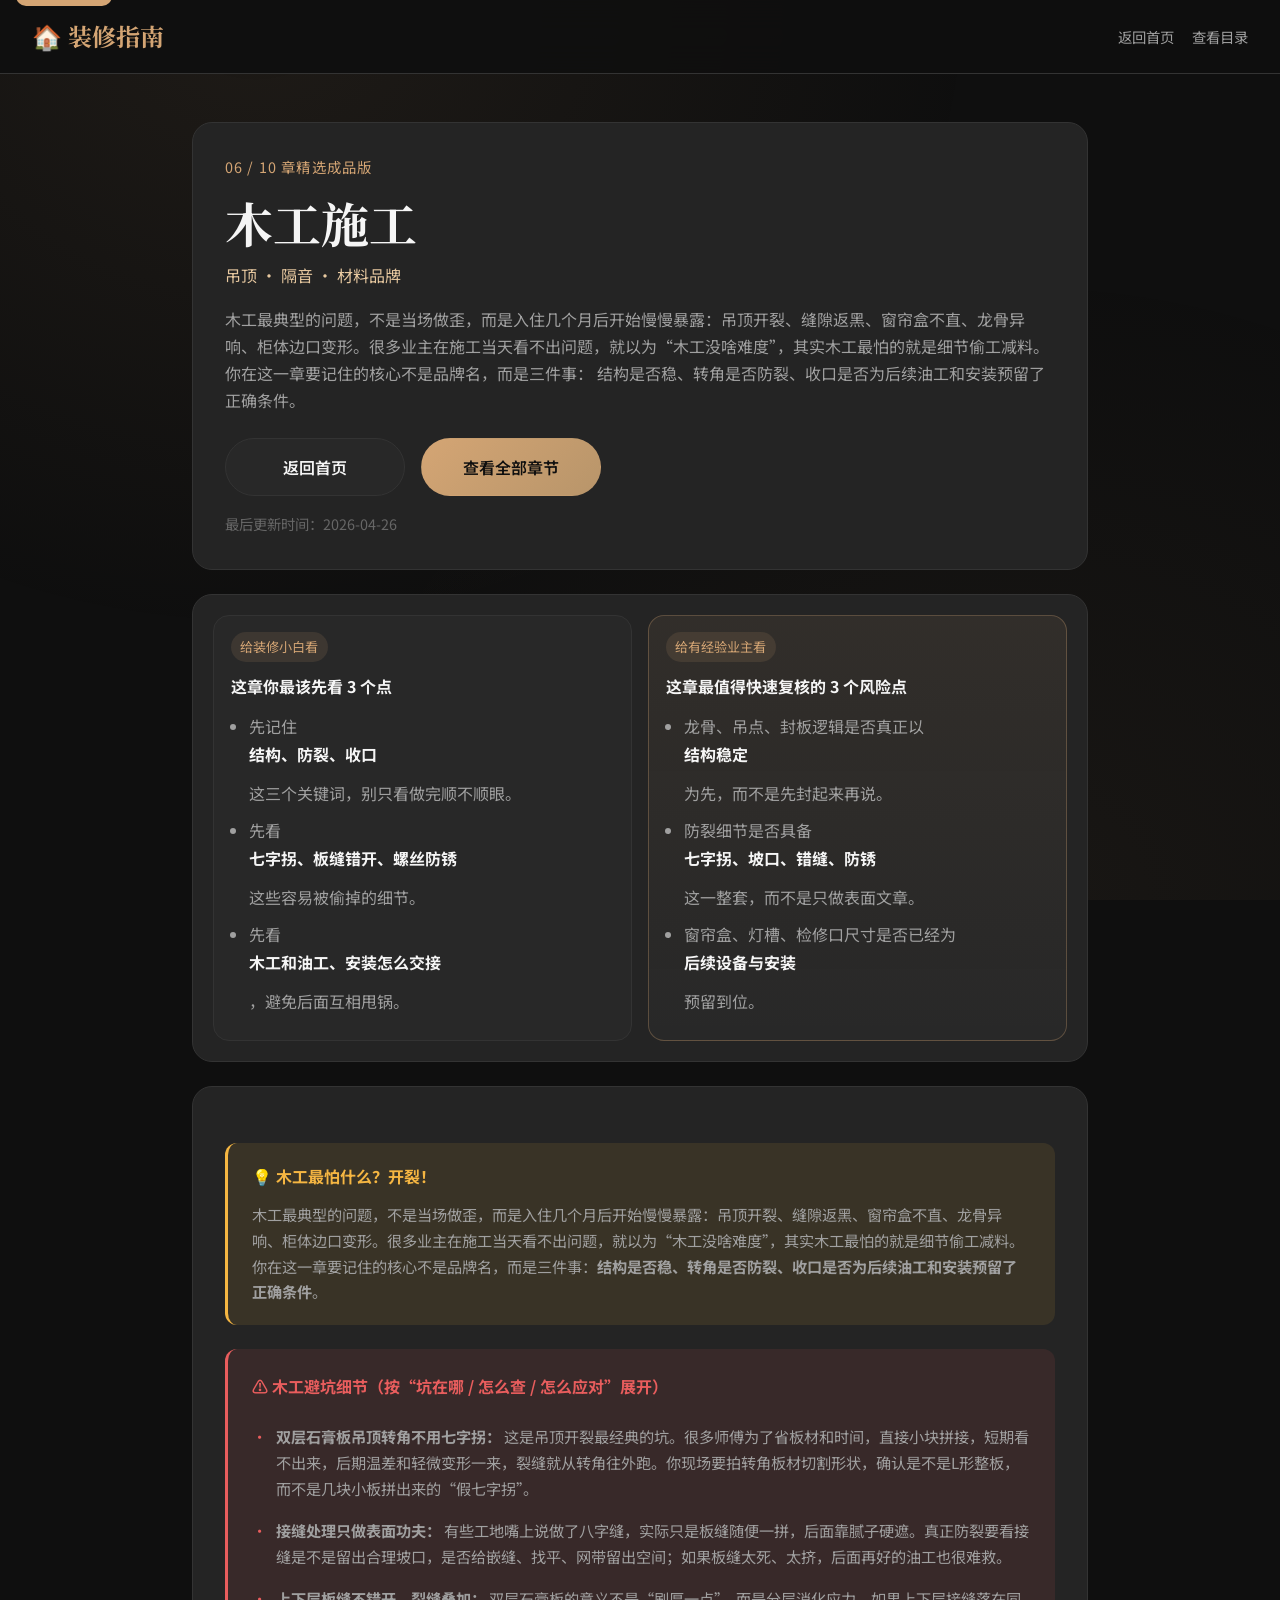
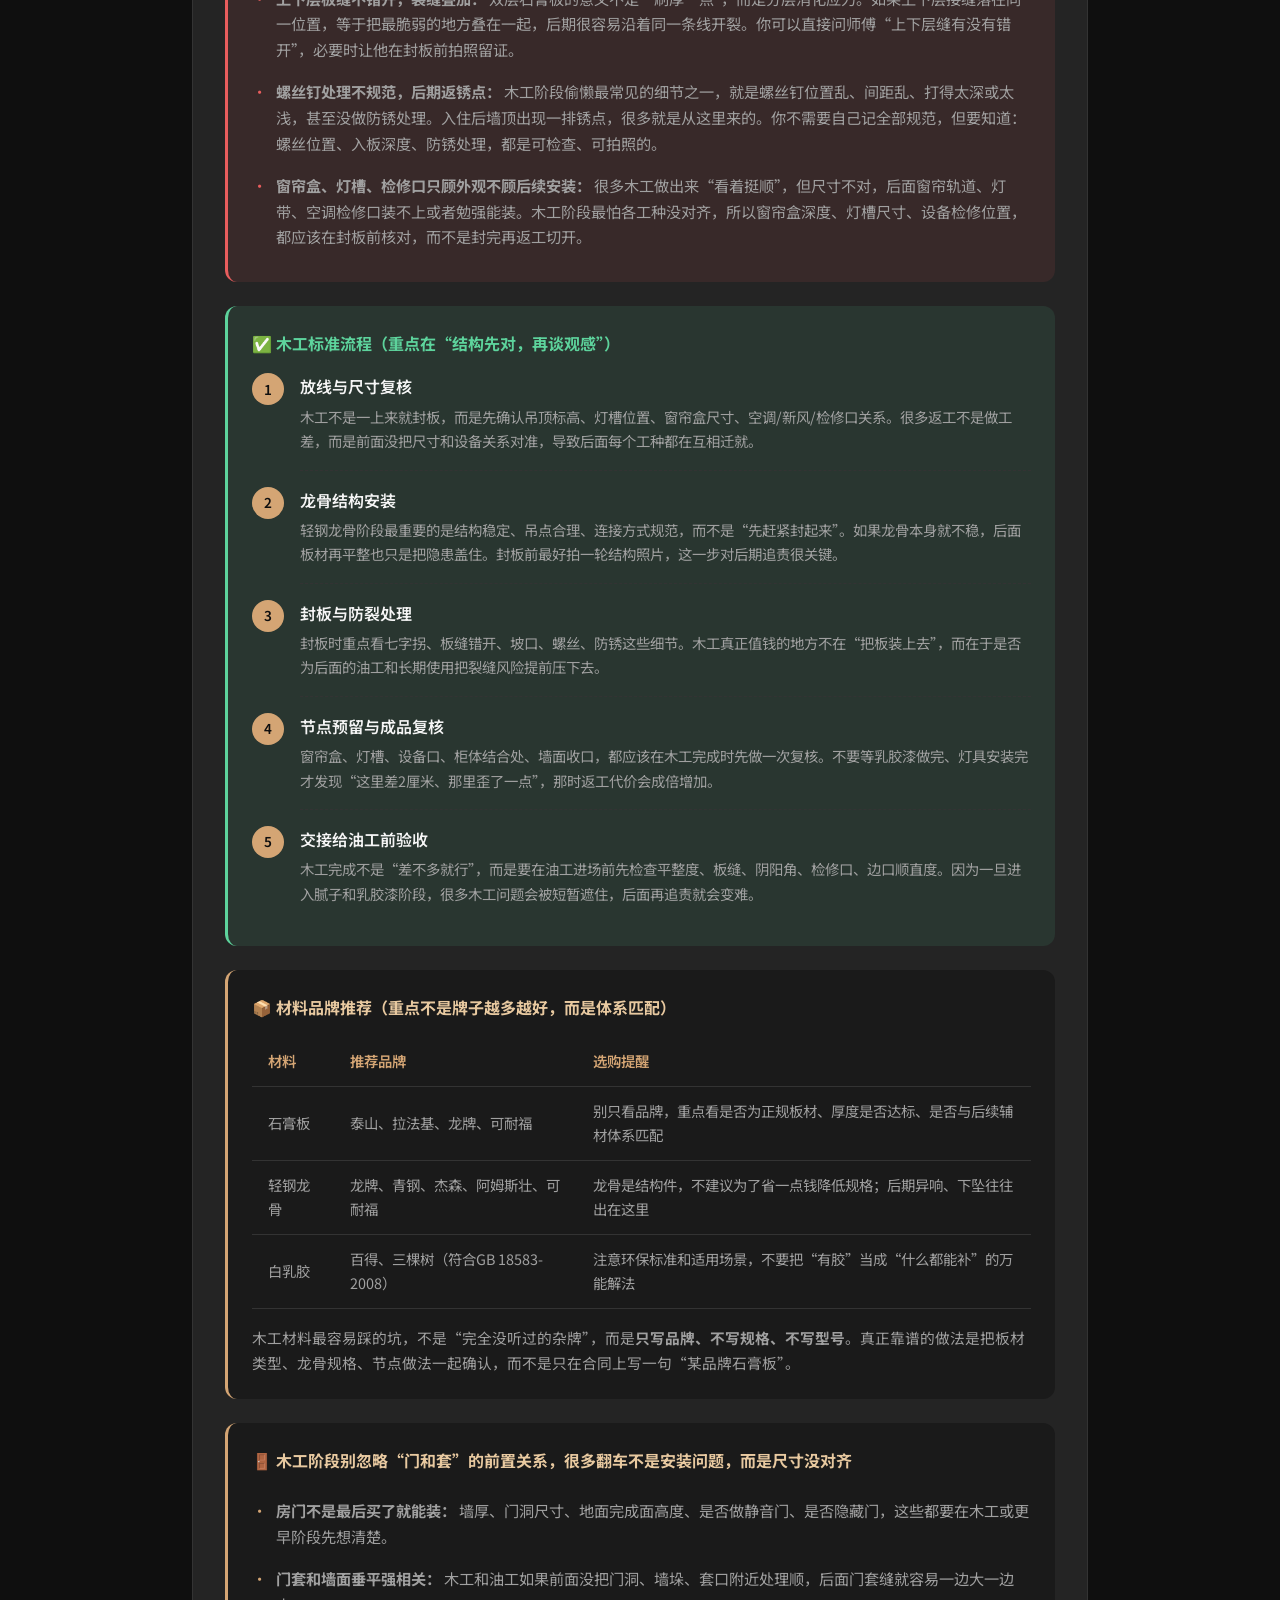
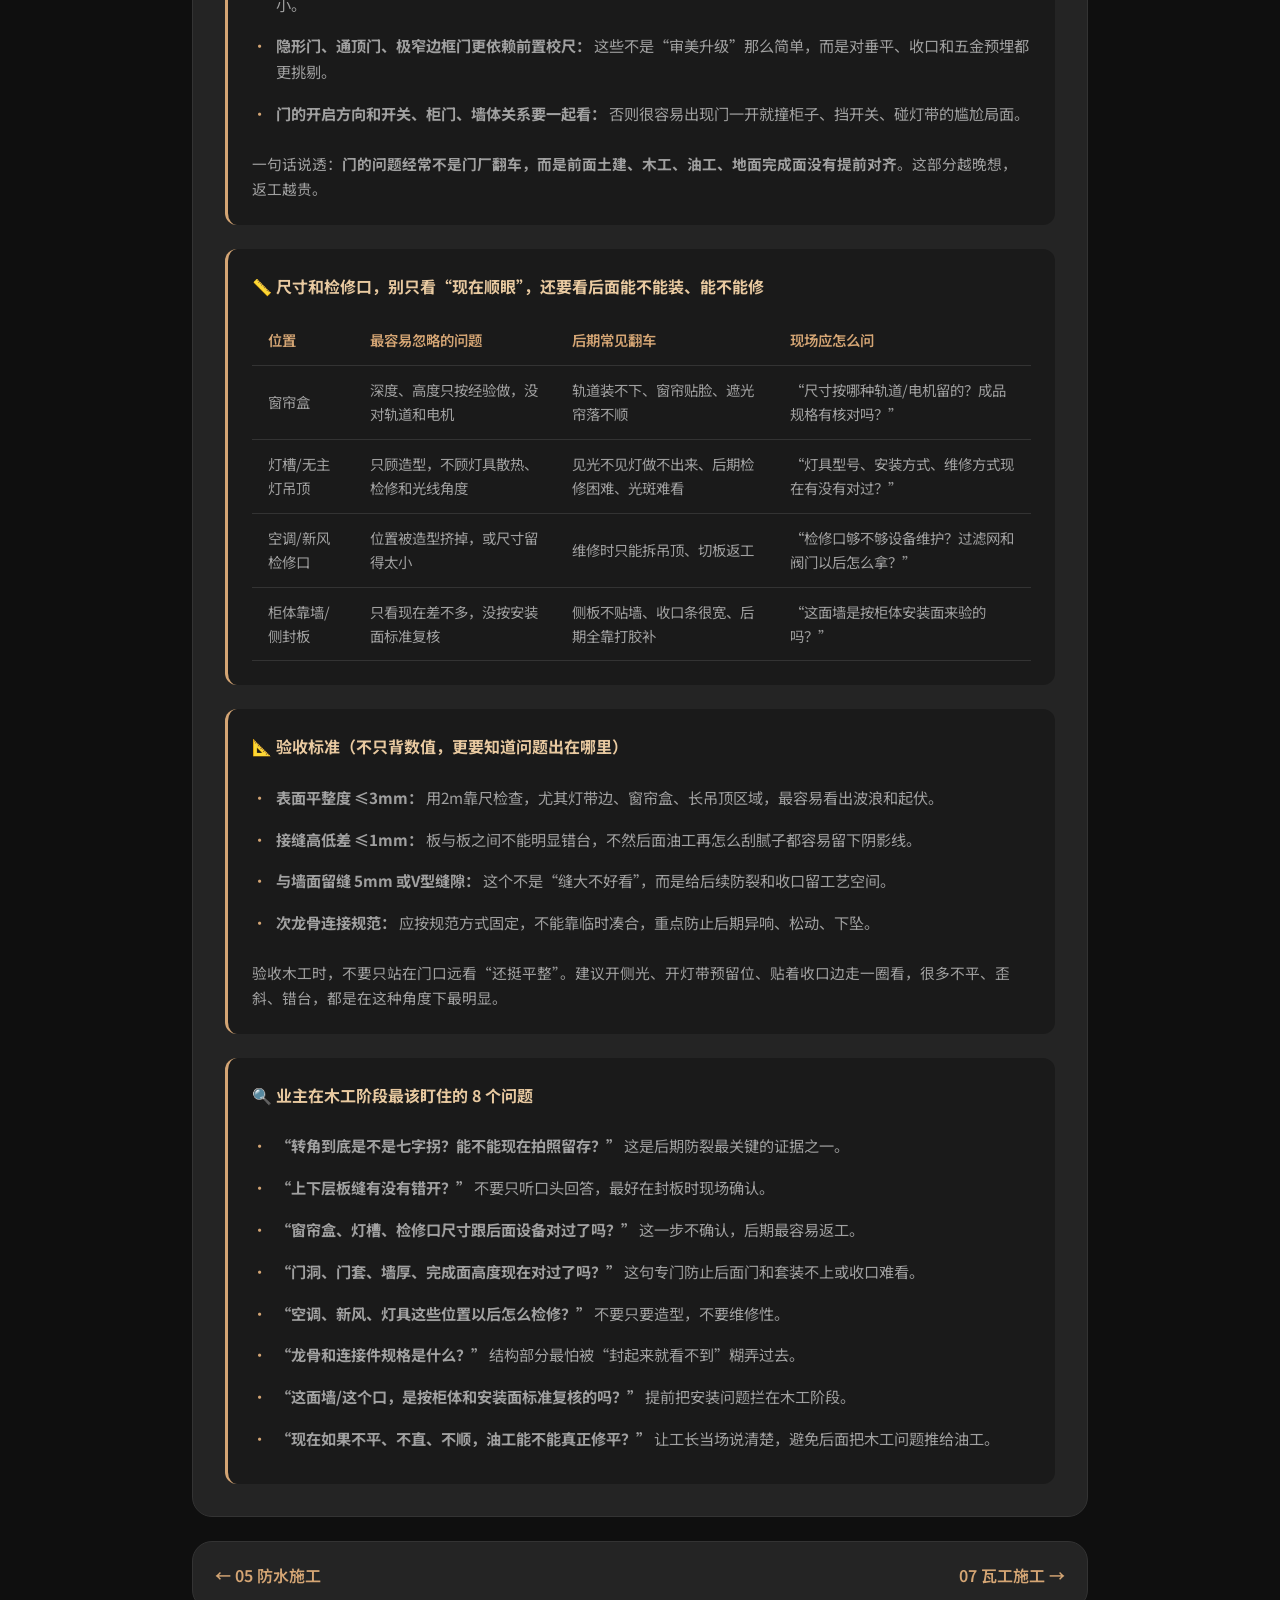
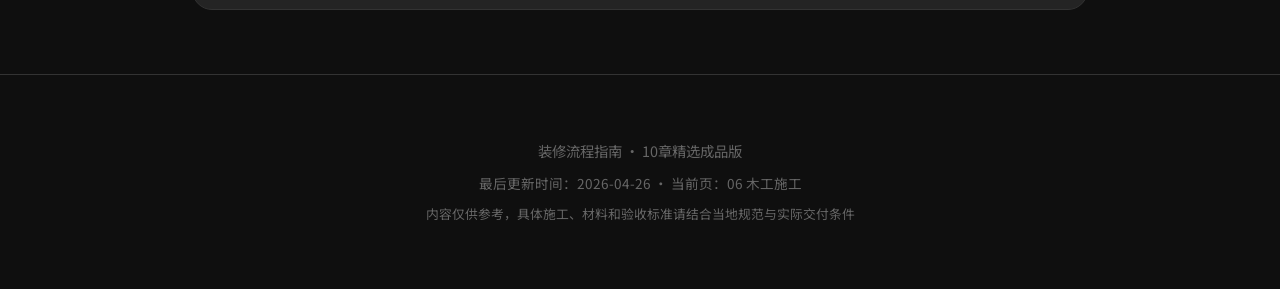
==== commit 316d80b1: "feat: enrich carpentry and waterproofing chapters from pdf notes" ====
--- a/chapters/carpentry.html
+++ b/chapters/carpentry.html
@@ -153,6 +153,51 @@
                             <p style="color:var(--text-secondary);font-size:0.92rem;margin-top:1rem;">木工材料最容易踩的坑，不是“完全没听过的杂牌”，而是<strong>只写品牌、不写规格、不写型号</strong>。真正靠谱的做法是把板材类型、龙骨规格、节点做法一起确认，而不是只在合同上写一句“某品牌石膏板”。</p>
                         </div>
                         <div class="info-box">
+                            <h4>🚪 木工阶段别忽略“门和套”的前置关系，很多翻车不是安装问题，而是尺寸没对齐</h4>
+                            <ul>
+                                <li><strong>房门不是最后买了就能装：</strong> 墙厚、门洞尺寸、地面完成面高度、是否做静音门、是否隐藏门，这些都要在木工或更早阶段先想清楚。</li>
+                                <li><strong>门套和墙面垂平强相关：</strong> 木工和油工如果前面没把门洞、墙垛、套口附近处理顺，后面门套缝就容易一边大一边小。</li>
+                                <li><strong>隐形门、通顶门、极窄边框门更依赖前置校尺：</strong> 这些不是“审美升级”那么简单，而是对垂平、收口和五金预埋都更挑剔。</li>
+                                <li><strong>门的开启方向和开关、柜门、墙体关系要一起看：</strong> 否则很容易出现门一开就撞柜子、挡开关、碰灯带的尴尬局面。</li>
+                            </ul>
+                            <p style="color:var(--text-secondary);font-size:0.92rem;margin-top:1rem;">一句话说透：<strong>门的问题经常不是门厂翻车，而是前面土建、木工、油工、地面完成面没有提前对齐</strong>。这部分越晚想，返工越贵。</p>
+                        </div>
+                        <div class="info-box">
+                            <h4>📏 尺寸和检修口，别只看“现在顺眼”，还要看后面能不能装、能不能修</h4>
+                            <table class="material-table">
+                                <tr>
+                                    <th>位置</th>
+                                    <th>最容易忽略的问题</th>
+                                    <th>后期常见翻车</th>
+                                    <th>现场应怎么问</th>
+                                </tr>
+                                <tr>
+                                    <td>窗帘盒</td>
+                                    <td>深度、高度只按经验做，没对轨道和电机</td>
+                                    <td>轨道装不下、窗帘贴脸、遮光帘落不顺</td>
+                                    <td>“尺寸按哪种轨道/电机留的？成品规格有核对吗？”</td>
+                                </tr>
+                                <tr>
+                                    <td>灯槽/无主灯吊顶</td>
+                                    <td>只顾造型，不顾灯具散热、检修和光线角度</td>
+                                    <td>见光不见灯做不出来、后期检修困难、光斑难看</td>
+                                    <td>“灯具型号、安装方式、维修方式现在有没有对过？”</td>
+                                </tr>
+                                <tr>
+                                    <td>空调/新风检修口</td>
+                                    <td>位置被造型挤掉，或尺寸留得太小</td>
+                                    <td>维修时只能拆吊顶、切板返工</td>
+                                    <td>“检修口够不够设备维护？过滤网和阀门以后怎么拿？”</td>
+                                </tr>
+                                <tr>
+                                    <td>柜体靠墙/侧封板</td>
+                                    <td>只看现在差不多，没按安装面标准复核</td>
+                                    <td>侧板不贴墙、收口条很宽、后期全靠打胶补</td>
+                                    <td>“这面墙是按柜体安装面来验的吗？”</td>
+                                </tr>
+                            </table>
+                        </div>
+                        <div class="info-box">
                             <h4>📐 验收标准（不只背数值，更要知道问题出在哪里）</h4>
                             <ul>
                                 <li><strong>表面平整度 ≤3mm：</strong> 用2m靠尺检查，尤其灯带边、窗帘盒、长吊顶区域，最容易看出波浪和起伏。</li>
@@ -163,12 +208,15 @@
                             <p style="color:var(--text-secondary);font-size:0.92rem;margin-top:1rem;">验收木工时，不要只站在门口远看“还挺平整”。建议开侧光、开灯带预留位、贴着收口边走一圈看，很多不平、歪斜、错台，都是在这种角度下最明显。</p>
                         </div>
                         <div class="info-box">
-                            <h4>🔍 业主在木工阶段最该盯住的 5 个问题</h4>
+                            <h4>🔍 业主在木工阶段最该盯住的 8 个问题</h4>
                             <ul>
                                 <li><strong>“转角到底是不是七字拐？能不能现在拍照留存？”</strong> 这是后期防裂最关键的证据之一。</li>
                                 <li><strong>“上下层板缝有没有错开？”</strong> 不要只听口头回答，最好在封板时现场确认。</li>
                                 <li><strong>“窗帘盒、灯槽、检修口尺寸跟后面设备对过了吗？”</strong> 这一步不确认，后期最容易返工。</li>
+                                <li><strong>“门洞、门套、墙厚、完成面高度现在对过了吗？”</strong> 这句专门防止后面门和套装不上或收口难看。</li>
+                                <li><strong>“空调、新风、灯具这些位置以后怎么检修？”</strong> 不要只要造型，不要维修性。</li>
                                 <li><strong>“龙骨和连接件规格是什么？”</strong> 结构部分最怕被“封起来就看不到”糊弄过去。</li>
+                                <li><strong>“这面墙/这个口，是按柜体和安装面标准复核的吗？”</strong> 提前把安装问题拦在木工阶段。</li>
                                 <li><strong>“现在如果不平、不直、不顺，油工能不能真正修平？”</strong> 让工长当场说清楚，避免后面把木工问题推给油工。</li>
                             </ul>
                         </div>
--- a/styles.css
+++ b/styles.css
@@ -345,10 +345,15 @@
 
         .quick-start-card:hover,
         .directory-card:hover,
-        .scenario-card:hover {
+        .scenario-card:hover,
+        .audience-card:hover {
             border-color: rgba(212, 165, 116, 0.45);
             transform: translateY(-3px);
             box-shadow: 0 16px 36px rgba(0, 0, 0, 0.22);
+        }
+
+        .directory-card:hover .directory-cta {
+            transform: translateX(4px);
         }
 
         .quick-start-card strong,
@@ -390,11 +395,15 @@
         }
 
         .audience-card p,
-        .scenario-card p {
-            color: var(--text-secondary);
-            margin-top: 0.75rem;
-            font-size: 0.92rem;
-            line-height: 1.75;
+        .scenario-card p,
+        .roadmap-intro p {
+            margin: 0;
+            color: var(--text-secondary);
+            line-height: 1.7;
+        }
+
+        .audience-card .directory-cta {
+            margin-top: 0.15rem;
         }
 
         .roadmap-card {
@@ -506,7 +515,42 @@
             color: var(--accent);
             font-family: 'Noto Serif SC', serif;
             font-weight: 700;
-            margin-bottom: 0.85rem;
+            margin-bottom: 0.45rem;
+        }
+
+        .directory-card {
+            height: 100%;
+            display: flex;
+            flex-direction: column;
+            gap: 0.55rem;
+            position: relative;
+            overflow: hidden;
+        }
+
+        .directory-card::after {
+            content: '';
+            position: absolute;
+            inset: 0;
+            background: linear-gradient(180deg, rgba(212, 165, 116, 0.05), transparent 45%);
+            opacity: 0;
+            transition: opacity 0.25s ease;
+            pointer-events: none;
+        }
+
+        .directory-card:hover::after {
+            opacity: 1;
+        }
+
+        .directory-stage {
+            display: inline-flex;
+            width: fit-content;
+            padding: 0.22rem 0.58rem;
+            border-radius: 999px;
+            background: rgba(255, 255, 255, 0.05);
+            color: var(--accent) !important;
+            font-size: 0.78rem !important;
+            letter-spacing: 0.03em;
+            margin-bottom: 0.1rem;
         }
 
         .summary-card {
@@ -529,7 +573,10 @@
 
         .directory-cta {
             display: inline-flex;
+            align-items: center;
+            gap: 0.35rem;
             margin-top: auto;
+            padding-top: 0.25rem;
             color: var(--accent) !important;
             font-weight: 600;
         }
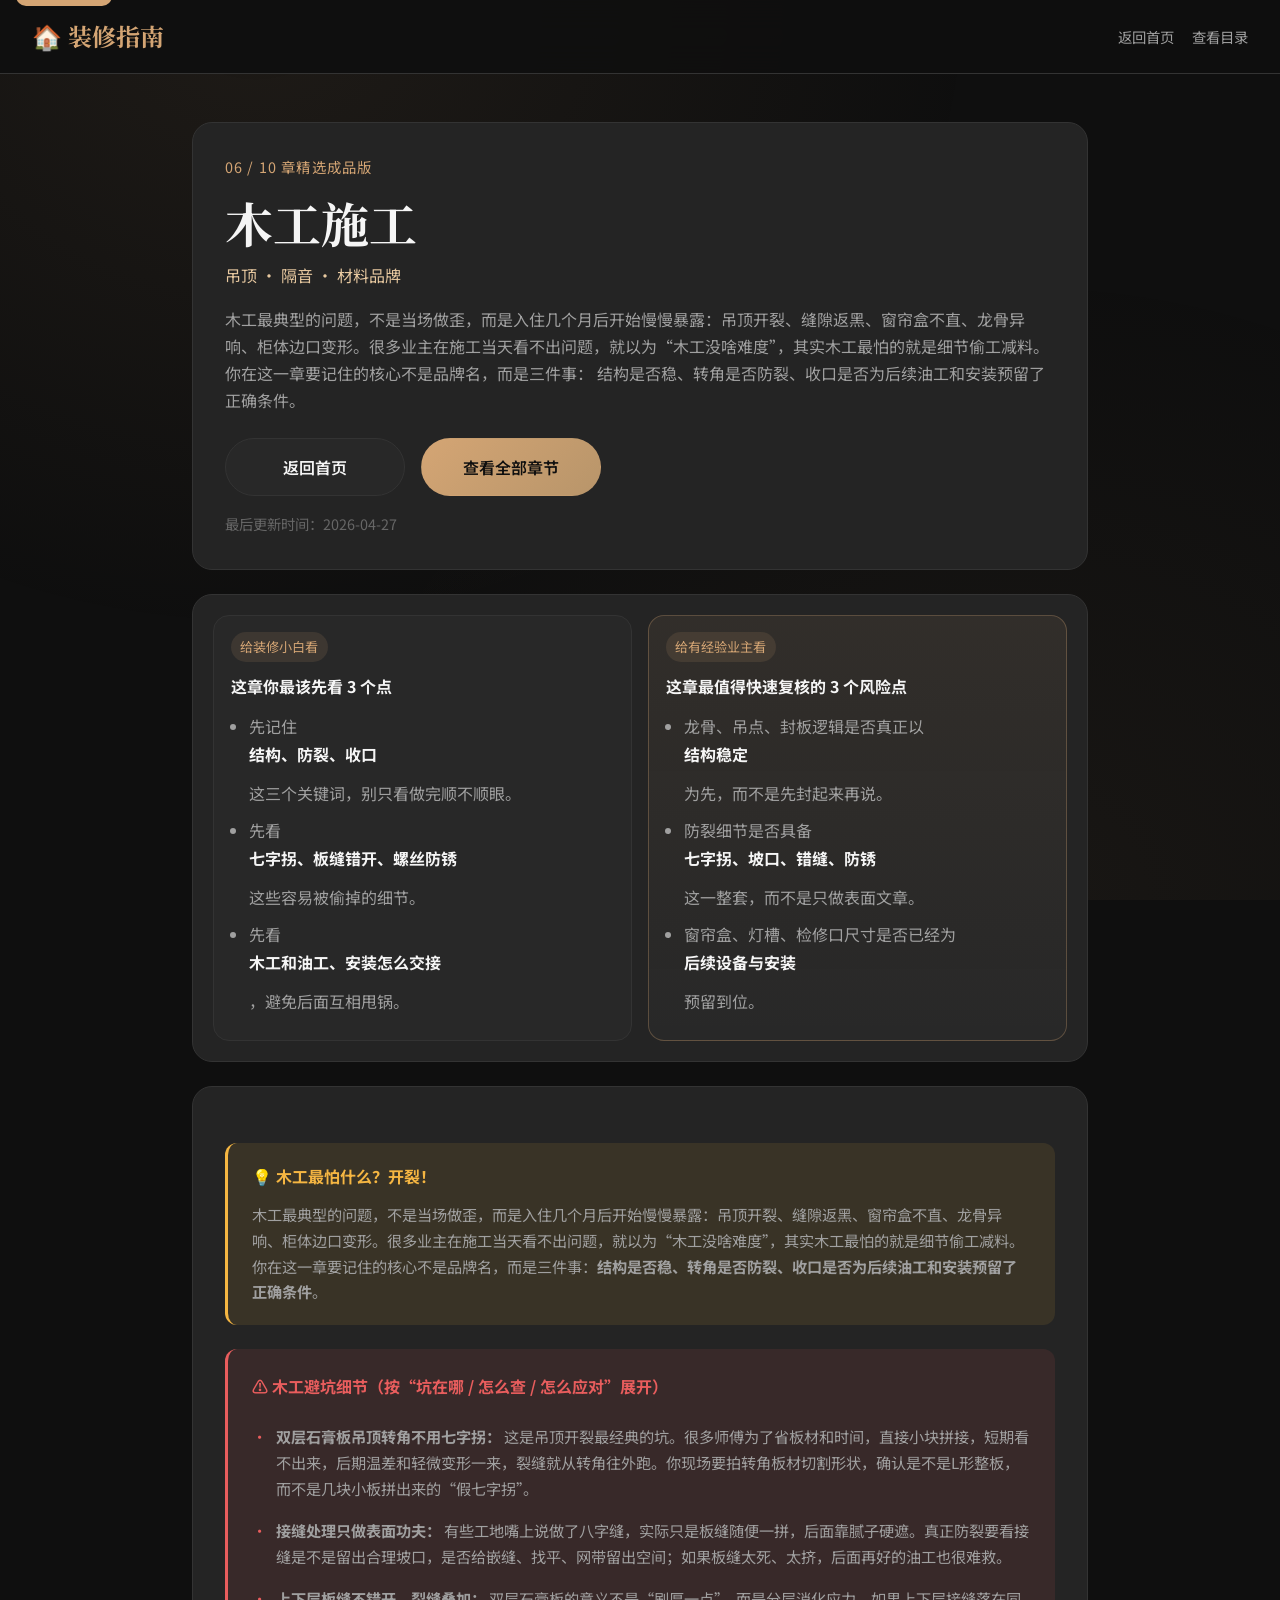
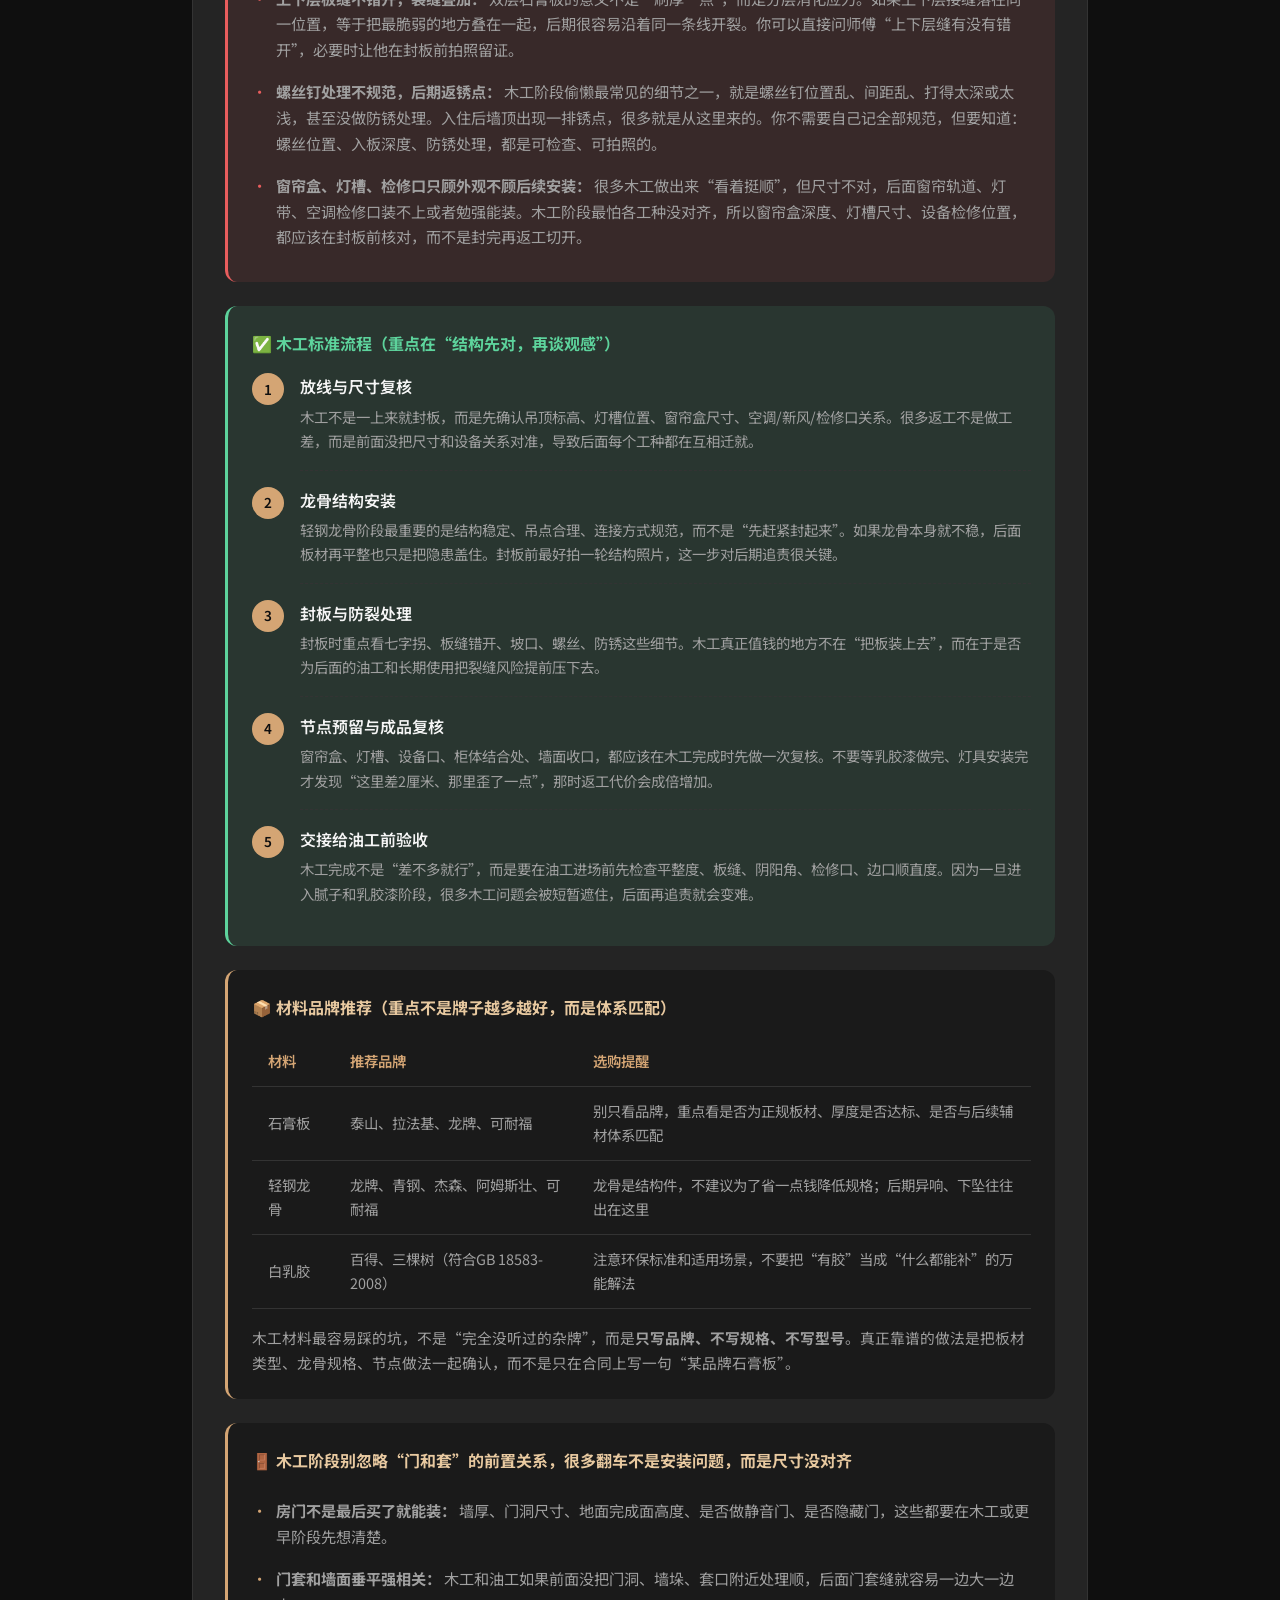
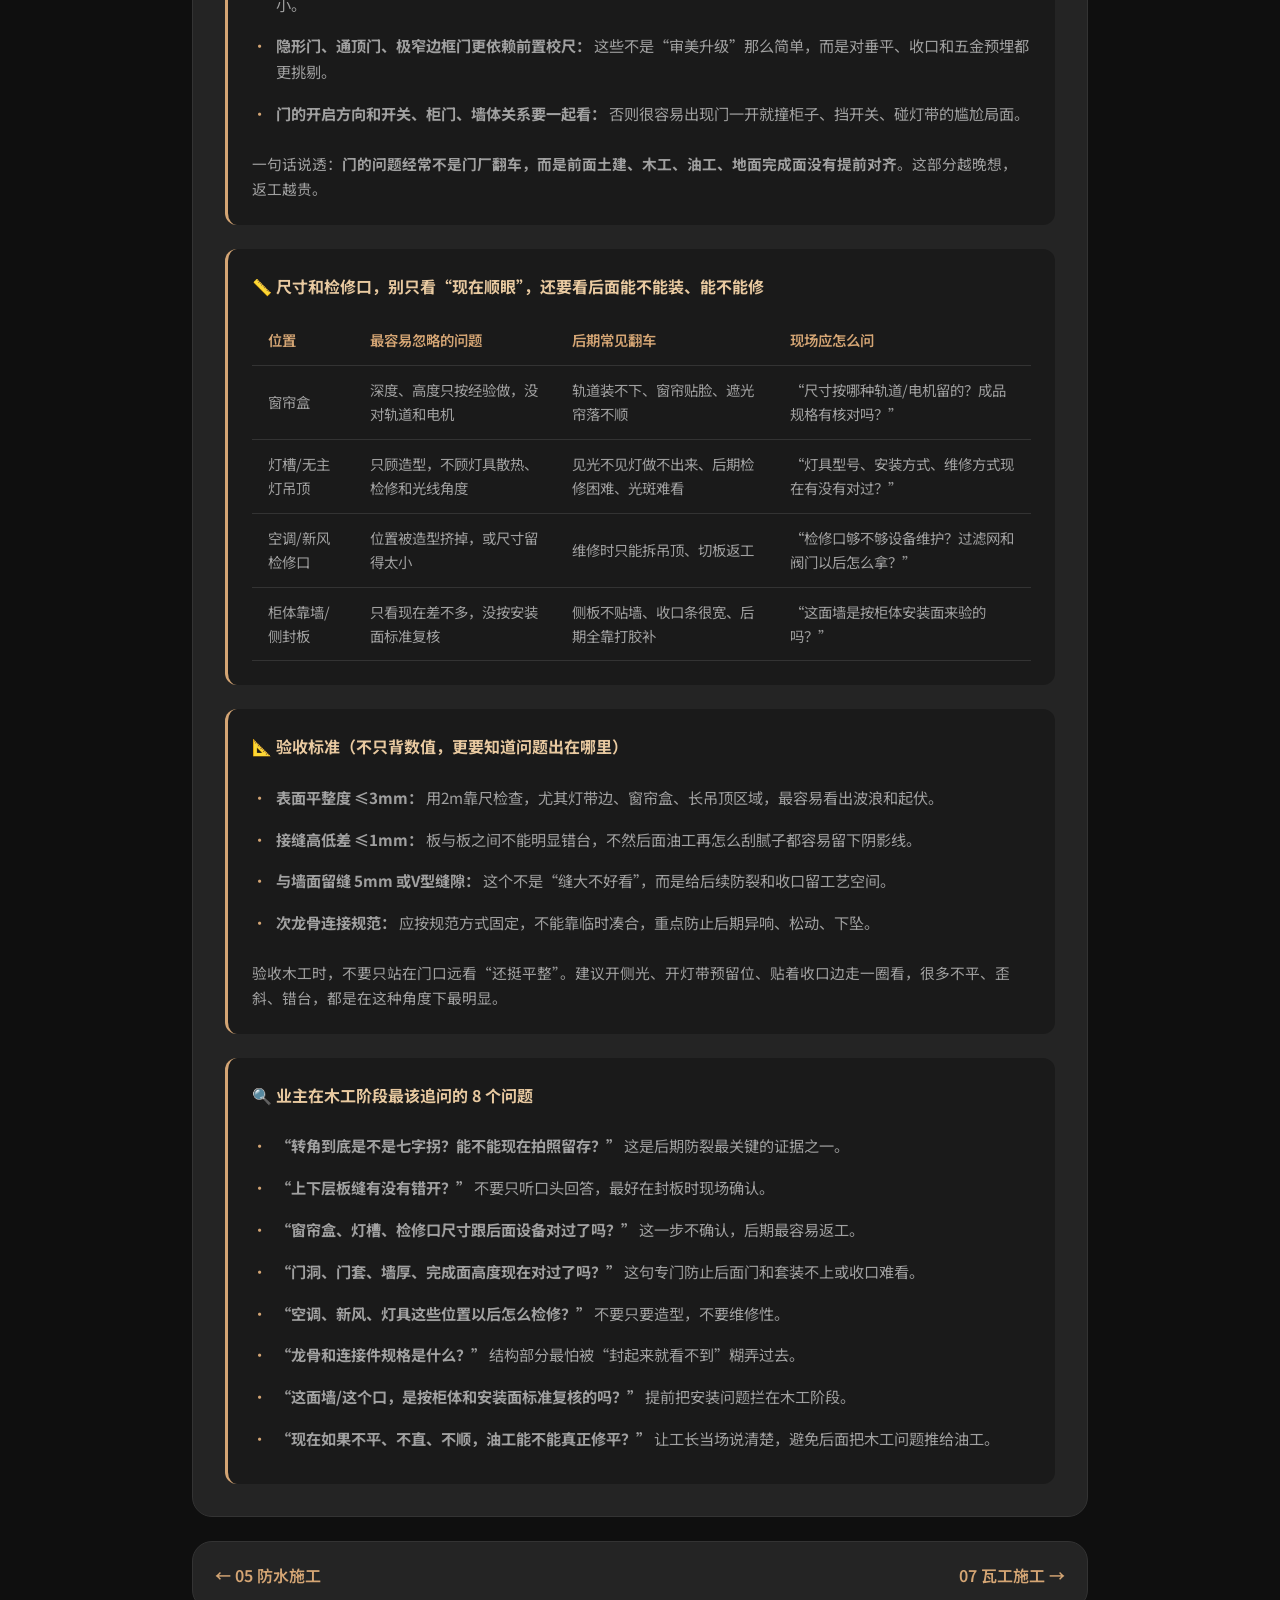
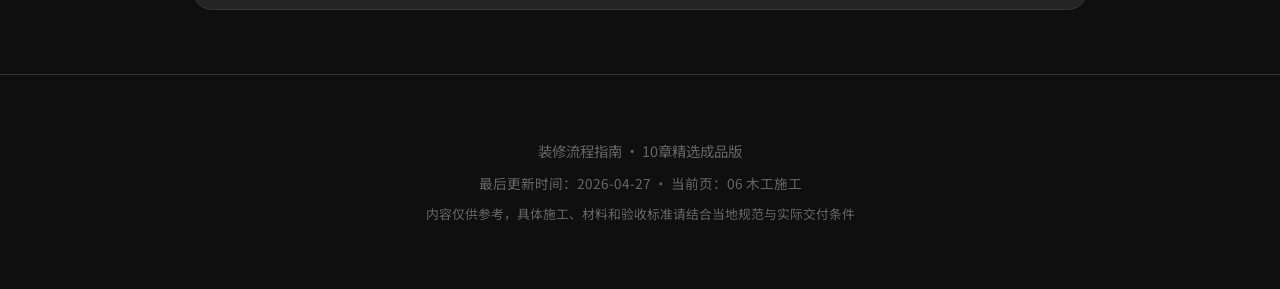
==== commit d2288a3e: "chore: polish chapter copy and refresh update dates" ====
--- a/chapters/carpentry.html
+++ b/chapters/carpentry.html
@@ -45,7 +45,7 @@
                 <a href="../index.html" class="btn btn-secondary">返回首页</a>
                 <a href="../index.html#guide-overview" class="btn btn-primary">查看全部章节</a>
             </div>
-            <p class="chapter-page-updated">最后更新时间：2026-04-26</p>
+            <p class="chapter-page-updated">最后更新时间：2026-04-27</p>
         </section>
 
         <section class="chapter-reader-guide">
@@ -208,7 +208,7 @@
                             <p style="color:var(--text-secondary);font-size:0.92rem;margin-top:1rem;">验收木工时，不要只站在门口远看“还挺平整”。建议开侧光、开灯带预留位、贴着收口边走一圈看，很多不平、歪斜、错台，都是在这种角度下最明显。</p>
                         </div>
                         <div class="info-box">
-                            <h4>🔍 业主在木工阶段最该盯住的 8 个问题</h4>
+                            <h4>🔍 业主在木工阶段最该追问的 8 个问题</h4>
                             <ul>
                                 <li><strong>“转角到底是不是七字拐？能不能现在拍照留存？”</strong> 这是后期防裂最关键的证据之一。</li>
                                 <li><strong>“上下层板缝有没有错开？”</strong> 不要只听口头回答，最好在封板时现场确认。</li>
@@ -232,7 +232,7 @@
 
     <footer class="footer">
         <p>装修流程指南 · 10章精选成品版</p>
-        <p style="margin-top: 0.5rem; font-size: 0.85rem;">最后更新时间：2026-04-26 · 当前页：06 木工施工</p>
+        <p style="margin-top: 0.5rem; font-size: 0.85rem;">最后更新时间：2026-04-27 · 当前页：06 木工施工</p>
         <p style="margin-top: 0.5rem; font-size: 0.8rem;">内容仅供参考，具体施工、材料和验收标准请结合当地规范与实际交付条件</p>
     </footer>
 
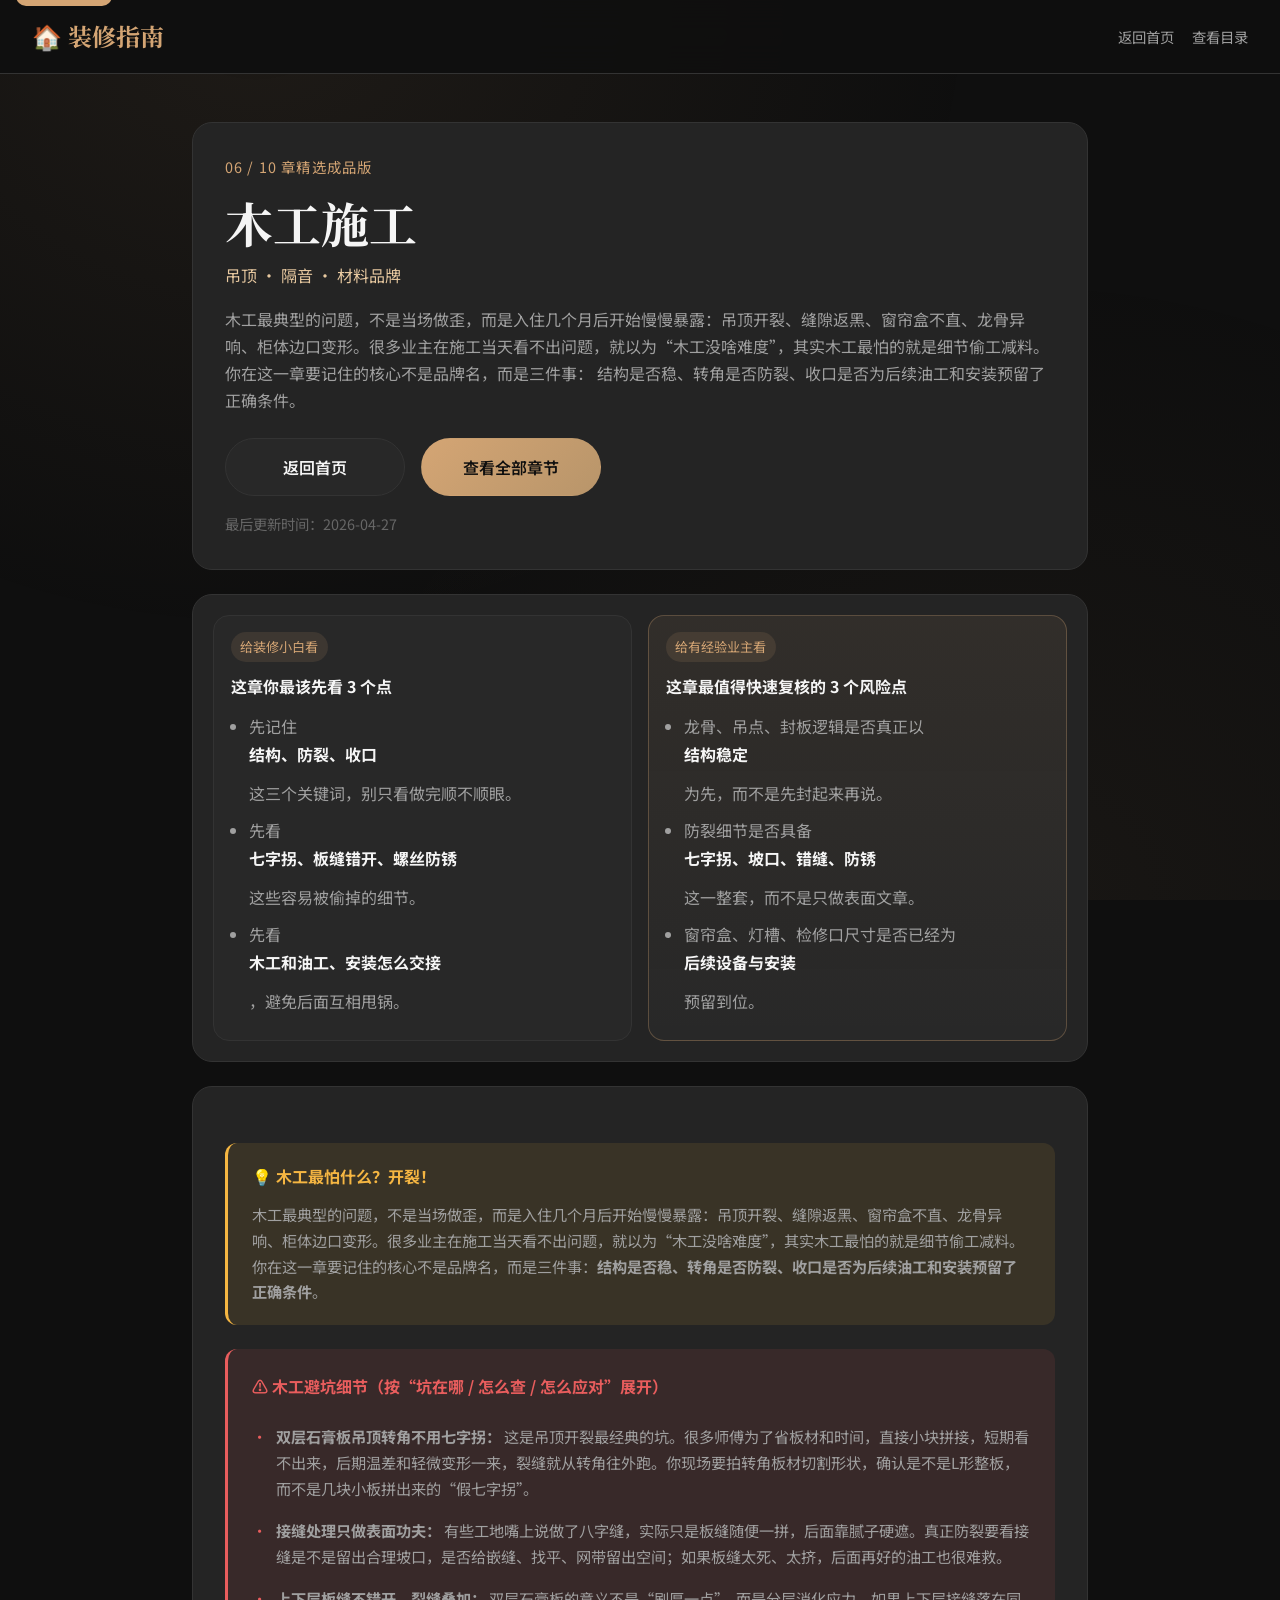
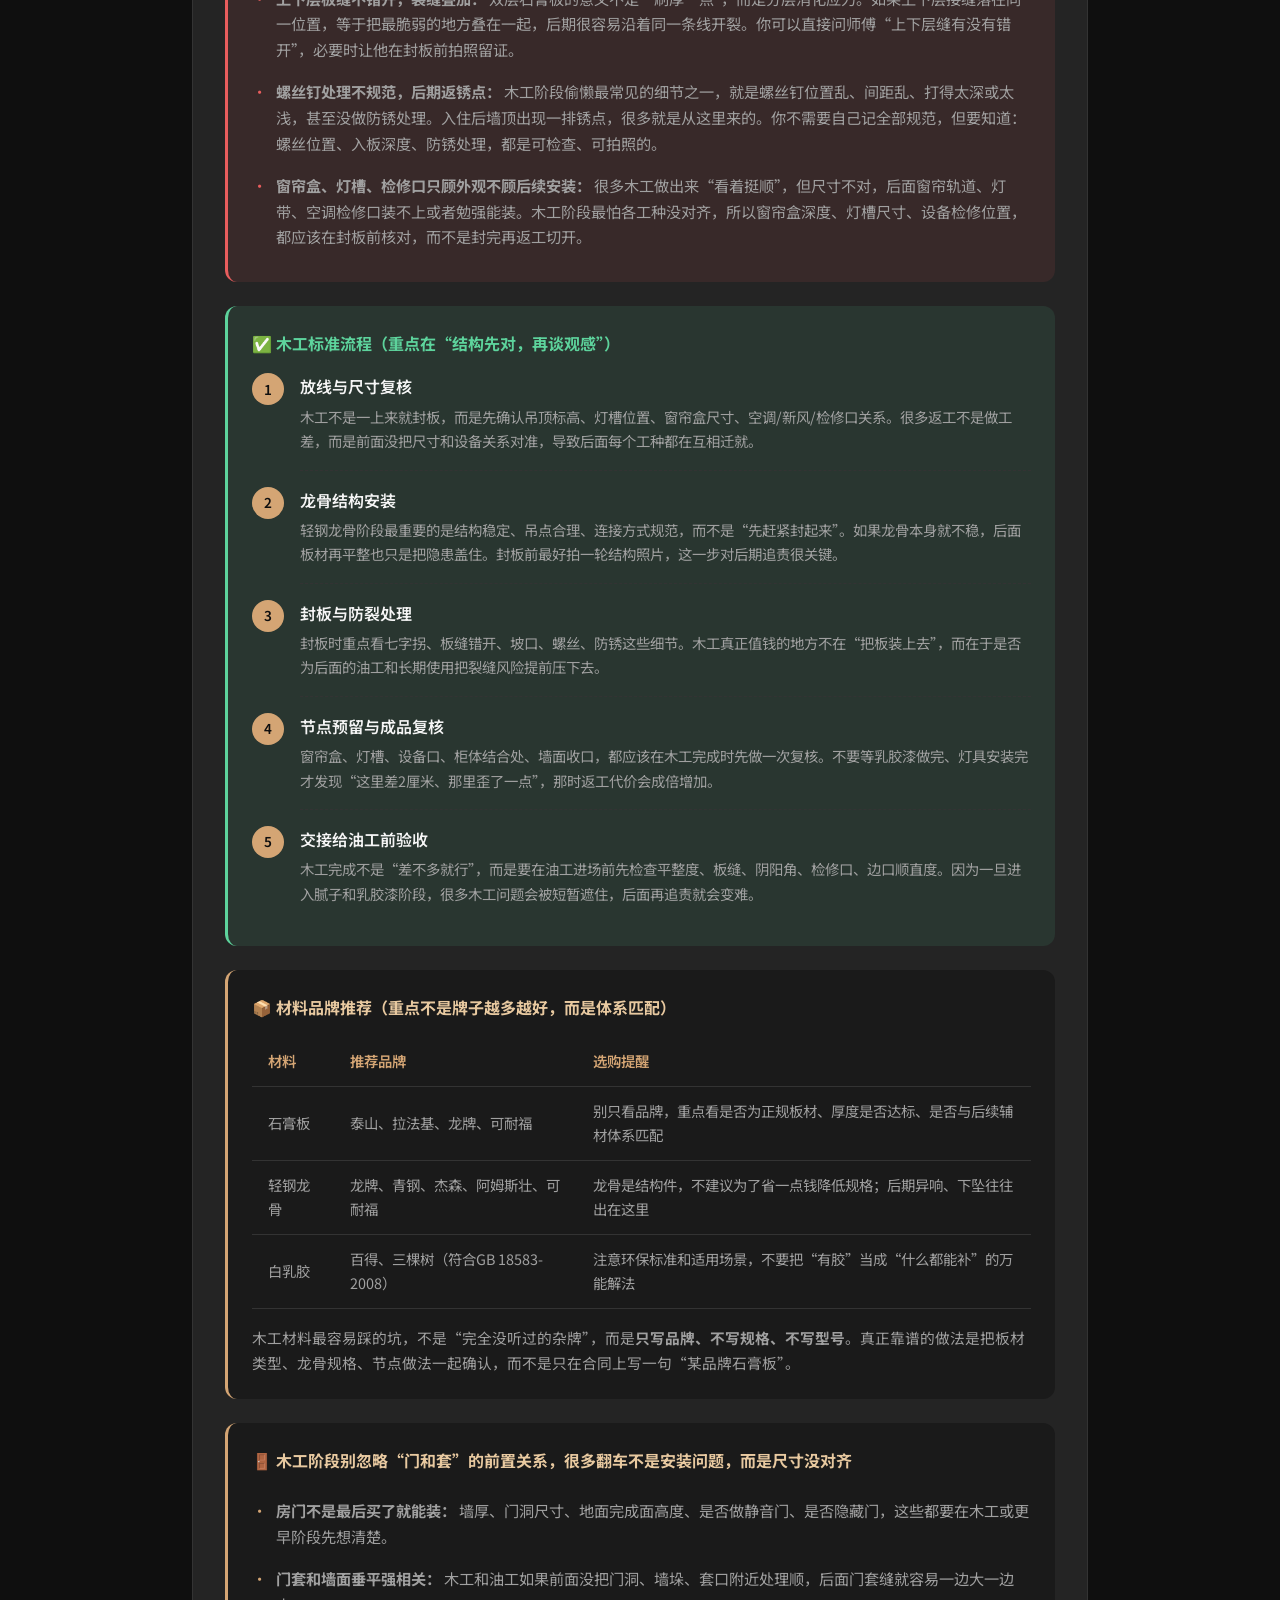
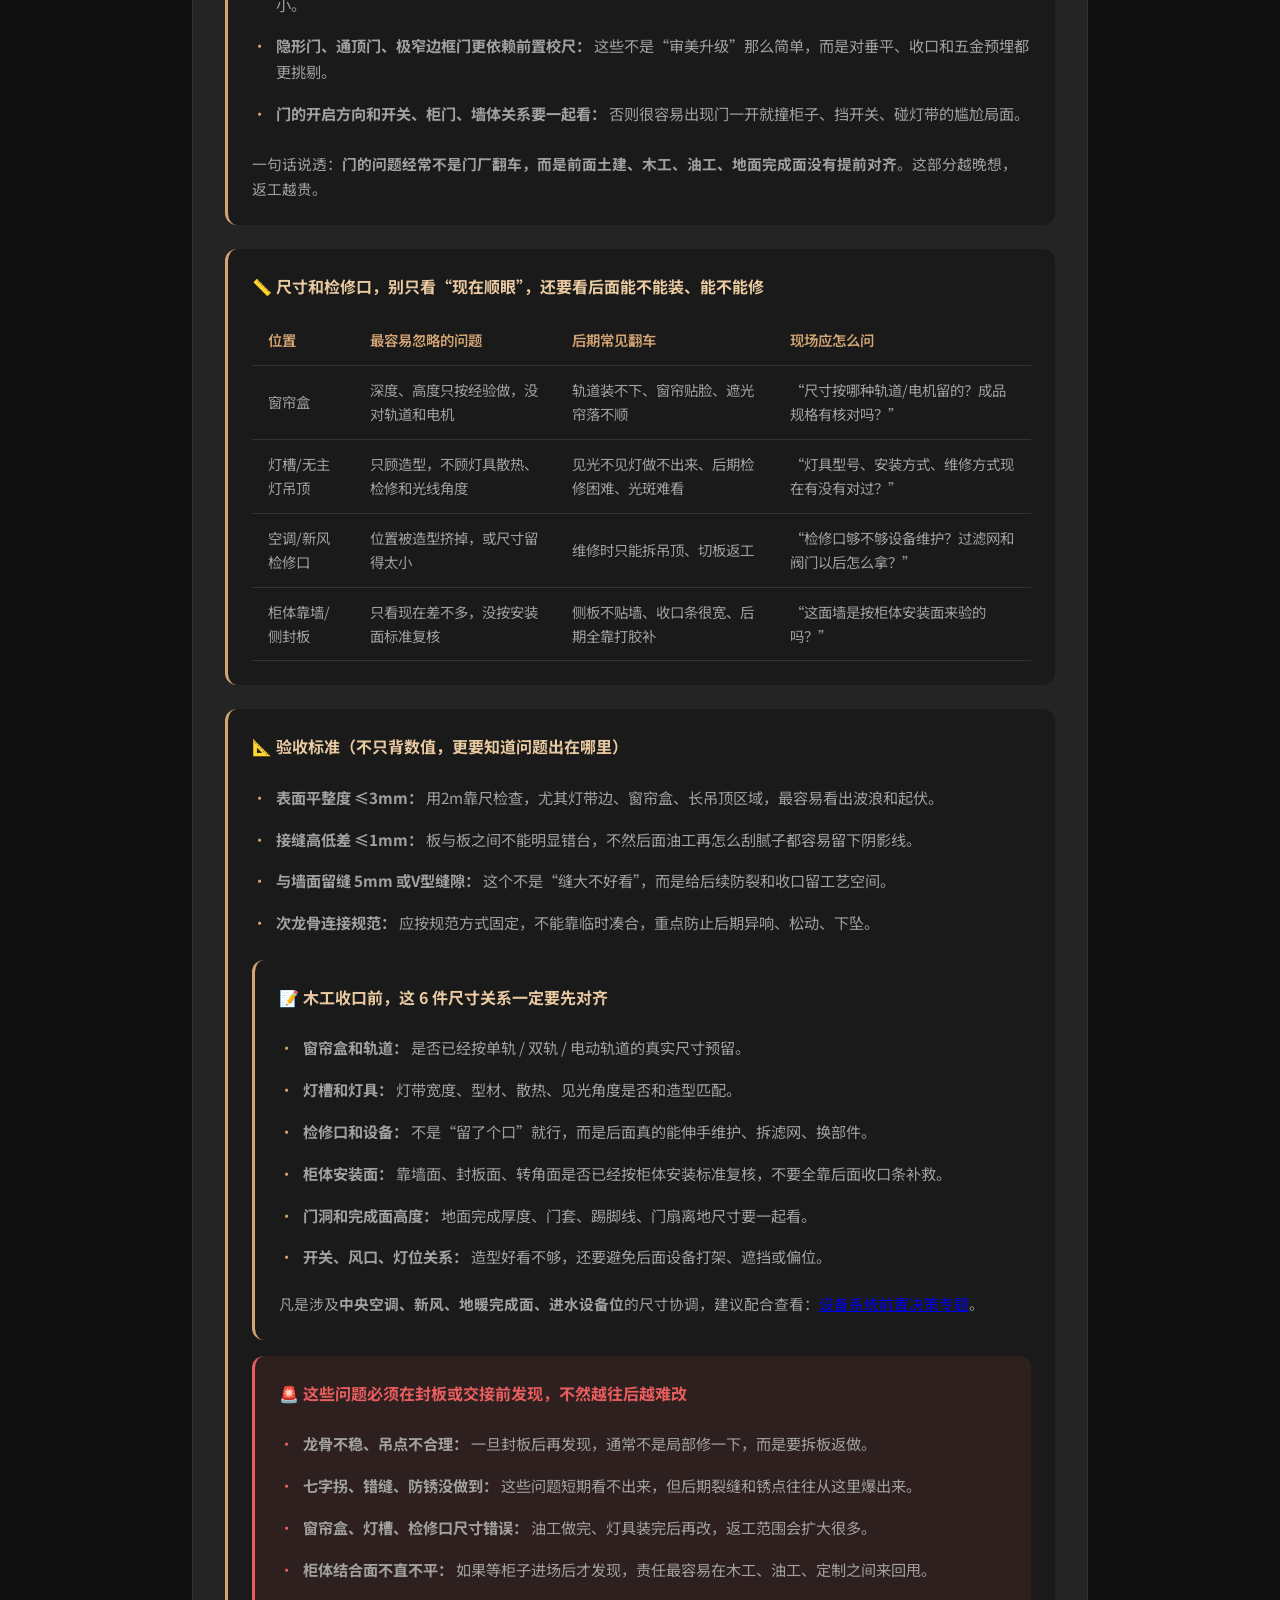
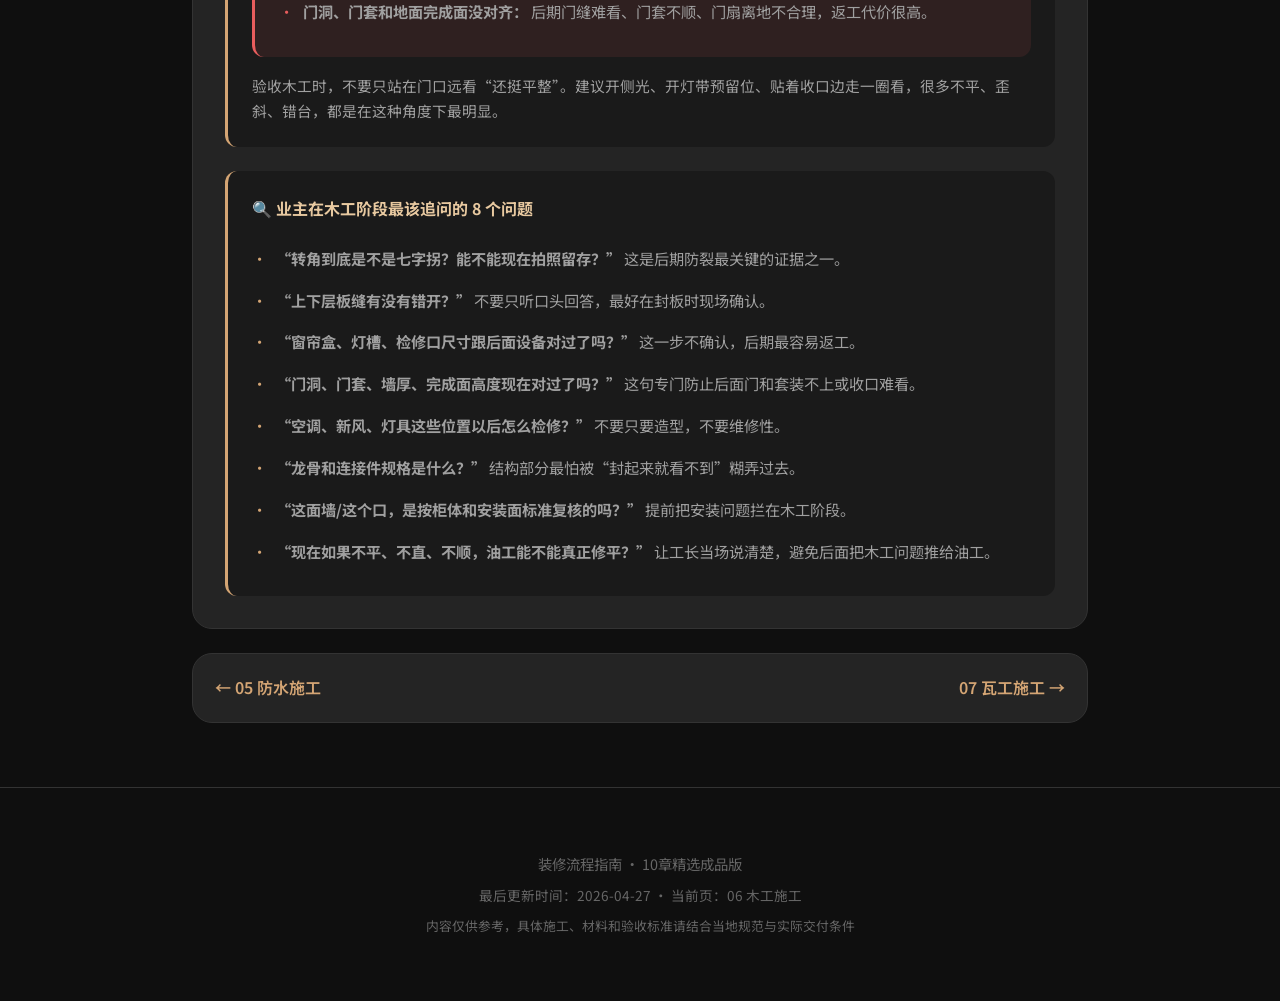
==== commit 3345f618: "feat: expand renovation guide with system and wiring planning topics" ====
--- a/chapters/carpentry.html
+++ b/chapters/carpentry.html
@@ -205,6 +205,28 @@
                                 <li><strong>与墙面留缝 5mm 或V型缝隙：</strong> 这个不是“缝大不好看”，而是给后续防裂和收口留工艺空间。</li>
                                 <li><strong>次龙骨连接规范：</strong> 应按规范方式固定，不能靠临时凑合，重点防止后期异响、松动、下坠。</li>
                             </ul>
+                            <div class="info-box" style="margin-top:1rem;">
+                                <h4>📝 木工收口前，这 6 件尺寸关系一定要先对齐</h4>
+                                <ul>
+                                    <li><strong>窗帘盒和轨道：</strong> 是否已经按单轨 / 双轨 / 电动轨道的真实尺寸预留。</li>
+                                    <li><strong>灯槽和灯具：</strong> 灯带宽度、型材、散热、见光角度是否和造型匹配。</li>
+                                    <li><strong>检修口和设备：</strong> 不是“留了个口”就行，而是后面真的能伸手维护、拆滤网、换部件。</li>
+                                    <li><strong>柜体安装面：</strong> 靠墙面、封板面、转角面是否已经按柜体安装标准复核，不要全靠后面收口条补救。</li>
+                                    <li><strong>门洞和完成面高度：</strong> 地面完成厚度、门套、踢脚线、门扇离地尺寸要一起看。</li>
+                                    <li><strong>开关、风口、灯位关系：</strong> 造型好看不够，还要避免后面设备打架、遮挡或偏位。</li>
+                                </ul>
+                                <p style="color:var(--text-secondary);font-size:0.92rem;margin-top:0.8rem;">凡是涉及<strong>中央空调、新风、地暖完成面、进水设备位</strong>的尺寸协调，建议配合查看：<a href="equipment-systems.html">设备系统前置决策专题</a>。</p>
+                            </div>
+                            <div class="info-box warning-box" style="margin-top:1rem;">
+                                <h4>🚨 这些问题必须在封板或交接前发现，不然越往后越难改</h4>
+                                <ul>
+                                    <li><strong>龙骨不稳、吊点不合理：</strong> 一旦封板后再发现，通常不是局部修一下，而是要拆板返做。</li>
+                                    <li><strong>七字拐、错缝、防锈没做到：</strong> 这些问题短期看不出来，但后期裂缝和锈点往往从这里爆出来。</li>
+                                    <li><strong>窗帘盒、灯槽、检修口尺寸错误：</strong> 油工做完、灯具装完后再改，返工范围会扩大很多。</li>
+                                    <li><strong>柜体结合面不直不平：</strong> 如果等柜子进场后才发现，责任最容易在木工、油工、定制之间来回甩。</li>
+                                    <li><strong>门洞、门套和地面完成面没对齐：</strong> 后期门缝难看、门套不顺、门扇离地不合理，返工代价很高。</li>
+                                </ul>
+                            </div>
                             <p style="color:var(--text-secondary);font-size:0.92rem;margin-top:1rem;">验收木工时，不要只站在门口远看“还挺平整”。建议开侧光、开灯带预留位、贴着收口边走一圈看，很多不平、歪斜、错台，都是在这种角度下最明显。</p>
                         </div>
                         <div class="info-box">
